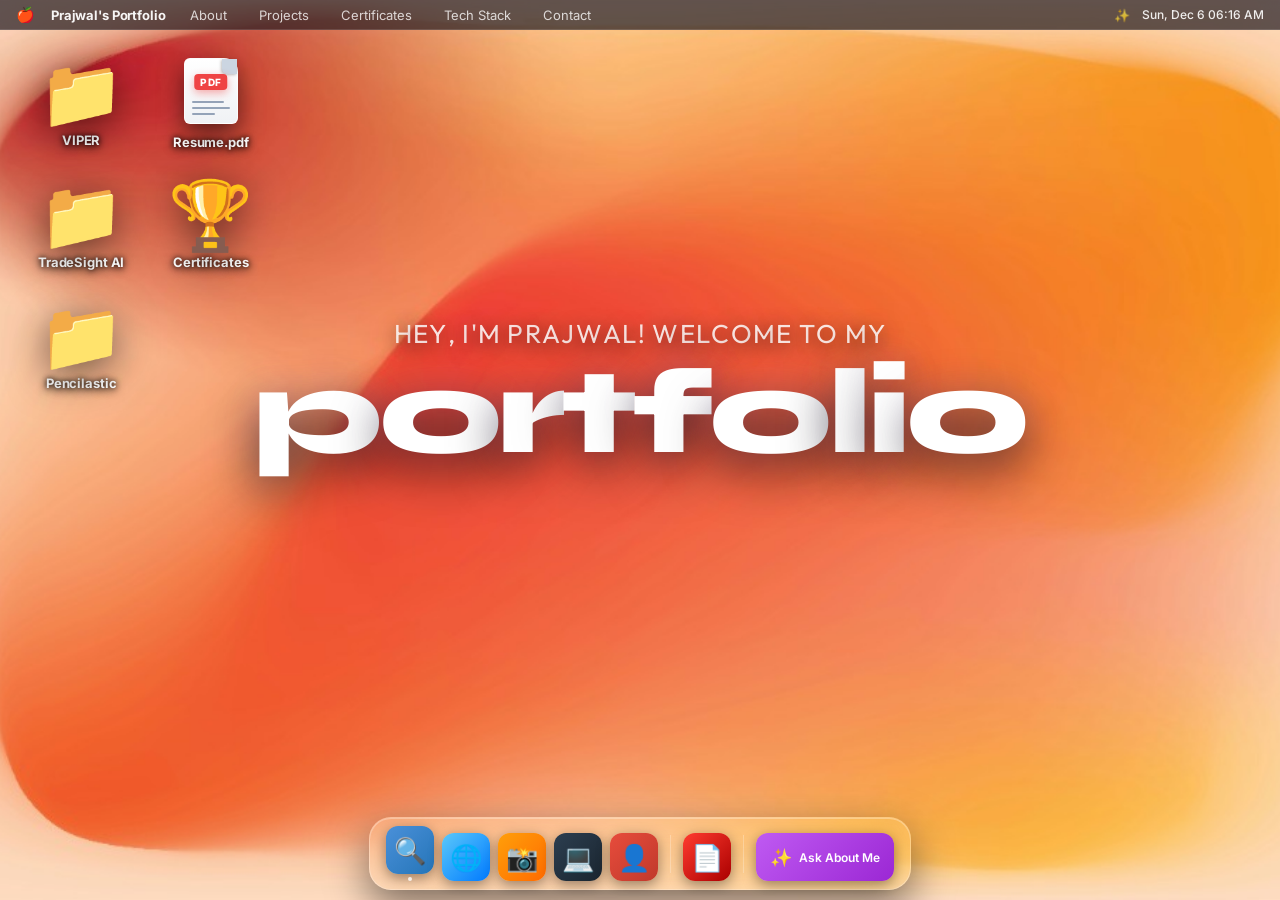
==== index.html @ 70a8e6c8 "Fix: bulletproof direct intent matching for 'Who is Prajwal?' and fallback to full bio so no questio" ====
<!DOCTYPE html>
<html lang="en">
<head>
  <meta charset="UTF-8"/>
  <meta name="viewport" content="width=device-width, initial-scale=1.0"/>
  <title>Prajwal Sharma — Creative Portfolio</title>
  <meta name="description" content="Prajwal Sharma's interactive macOS portfolio. B.Tech CSE · UI/UX Designer · Visual Artist · Python Developer."/>
  <link rel="preconnect" href="https://fonts.googleapis.com"/>
  <link rel="preconnect" href="https://fonts.gstatic.com" crossorigin/>
  <link href="https://fonts.googleapis.com/css2?family=Fira+Code:wght@400;500;600&family=Inter:wght@300;400;500;600;700&family=Outfit:wght@400;500;600;700;800&family=Syne:wght@700;800&display=swap" rel="stylesheet"/>
  <style>
    *, *::before, *::after { box-sizing: border-box; margin: 0; padding: 0; }
    html, body { width: 100%; height: 100%; overflow: hidden; font-family: 'Inter', -apple-system, BlinkMacSystemFont, sans-serif; background: #0c051a; color: #fff; }

    /* DESKTOP CONTAINER */
    #desktop {
      position: relative;
      width: 100vw;
      height: 100vh;
      overflow: hidden;
      background: #100624;
      transition: background 0.5s ease;
    }
    #wallpaper {
      position: absolute;
      inset: 0;
      width: 100%;
      height: 100%;
      object-fit: cover;
      z-index: 0;
      transition: opacity 0.5s ease;
    }

    /* MENU BAR */
    #menubar {
      position: absolute;
      top: 0; left: 0; right: 0;
      height: 30px;
      background: rgba(15, 12, 25, 0.65);
      backdrop-filter: blur(25px) saturate(1.8);
      -webkit-backdrop-filter: blur(25px) saturate(1.8);
      display: flex;
      align-items: center;
      justify-content: space-between;
      padding: 0 16px;
      z-index: 90000;
      border-bottom: 1px solid rgba(255,255,255,0.12);
      user-select: none;
    }
    .menubar-left { display: flex; align-items: center; gap: 16px; }
    .menubar-apple { font-size: 15px; cursor: default; }
    .menubar-brand { font-size: 13px; font-weight: 700; color: rgba(255,255,255,0.95); letter-spacing: -0.01em; }
    .menubar-item { font-size: 13px; font-weight: 400; color: rgba(255,255,255,0.78); cursor: pointer; transition: color 0.15s, background 0.15s; padding: 2px 8px; border-radius: 4px; }
    .menubar-item:hover { color: #fff; background: rgba(255,255,255,0.1); }
    .menubar-right { display: flex; align-items: center; gap: 12px; }
    .menubar-icon { font-size: 13px; color: rgba(255,255,255,0.75); cursor: pointer; }
    #menubar-time { font-size: 12px; font-weight: 500; color: rgba(255,255,255,0.9); min-width: 60px; text-align: right; }

    /* DESKTOP AREA */
    #desktop-area {
      position: absolute;
      top: 30px; left: 0; right: 0; bottom: 85px;
      z-index: 1;
    }

    /* WELCOME BIG HERO TEXT — CENTERED & STYLISH */
    #welcome-wrap {
      position: absolute;
      top: 46%; left: 50%;
      transform: translate(-50%, -50%);
      z-index: 2;
      pointer-events: none;
      user-select: none;
      text-align: center;
      width: min(92vw, 920px);
    }
    #welcome-small {
      font-family: 'Outfit', 'Inter', sans-serif;
      font-size: clamp(16px, 2.2vw, 26px);
      font-weight: 400;
      color: rgba(255,255,255,0.85);
      line-height: 1.3;
      letter-spacing: 0.05em;
      text-transform: uppercase;
      margin-bottom: 8px;
      text-shadow: 0 4px 20px rgba(0,0,0,0.8);
    }
    #welcome-large {
      font-family: 'Syne', 'Outfit', sans-serif;
      font-size: clamp(60px, 9.5vw, 136px);
      font-weight: 800;
      color: #ffffff;
      line-height: 0.88;
      letter-spacing: -0.04em;
      text-transform: lowercase;
      text-shadow: 0 16px 50px rgba(0,0,0,0.75), 0 0 35px rgba(200, 160, 255, 0.22);
    }
    .hover-letter {
      display: inline-block;
      transition: color 0.2s, transform 0.2s cubic-bezier(0.34, 1.56, 0.64, 1);
      pointer-events: all;
      cursor: default;
    }
    .hover-letter:hover {
      color: #c8a0ff;
      transform: translateY(-6px) scale(1.08);
      text-shadow: 0 0 25px rgba(200, 160, 255, 0.8);
    }

    /* DESKTOP ICONS GRID (LEFT SIDEBAR — 2 COLUMNS, NO OVERFLOW) */
    .desktop-icon-grid {
      position: absolute;
      top: 18px; left: 24px;
      display: grid;
      grid-template-rows: repeat(3, auto);
      grid-auto-flow: column;
      gap: 10px 16px;
      z-index: 10;
    }
    .desktop-icon {
      display: flex;
      flex-direction: column;
      align-items: center;
      gap: 6px;
      padding: 10px 14px;
      border-radius: 16px;
      cursor: pointer;
      transition: background 0.18s, transform 0.18s cubic-bezier(0.34, 1.56, 0.64, 1);
      min-width: 106px;
    }
    .desktop-icon:hover {
      background: rgba(0, 0, 0, 0.22);
      backdrop-filter: blur(12px);
      transform: translateY(-4px) scale(1.06);
    }
    .desktop-icon-emoji {
      font-size: 68px;
      line-height: 1;
      filter: drop-shadow(0 8px 20px rgba(0,0,0,0.6));
    }
    .desktop-icon-label {
      font-size: 13px;
      font-weight: 700;
      color: #ffffff;
      text-shadow: 0 2px 10px rgba(0,0,0,0.95), 0 0 5px rgba(0,0,0,0.9);
      text-align: center;
      line-height: 1.25;
      letter-spacing: -0.01em;
    }

    /* Realistic macOS PDF Document Icon — Extra Large */
    .doc-icon-graphic {
      width: 54px; height: 66px;
      background: linear-gradient(180deg, #ffffff 0%, #f0f2f5 100%);
      border-radius: 6px 14px 6px 6px;
      position: relative;
      box-shadow: 0 10px 24px rgba(0,0,0,0.55), inset 0 1px 0 #ffffff;
      border: 1px solid rgba(255,255,255,0.7);
      display: flex;
      flex-direction: column;
      justify-content: flex-end;
      padding: 8px 7px;
      margin-bottom: 2px;
    }
    .doc-icon-graphic::before {
      content: '';
      position: absolute;
      top: 0; right: 0;
      width: 15px; height: 15px;
      background: #cbd5e1;
      border-radius: 0 0 0 5px;
      box-shadow: -1px 1px 3px rgba(0,0,0,0.25);
    }
    .doc-badge {
      position: absolute;
      top: 15px; left: 50%;
      transform: translateX(-50%);
      background: #ef4444;
      color: #fff;
      font-size: 10px;
      font-weight: 800;
      padding: 2px 6px;
      border-radius: 4px;
      letter-spacing: 0.05em;
      box-shadow: 0 3px 8px rgba(239, 68, 68, 0.45);
    }
    .doc-lines { display: flex; flex-direction: column; gap: 4px; margin-top: 24px; }
    .doc-lines span { height: 2px; background: #94a3b8; border-radius: 2px; }
    .doc-lines span:nth-child(1) { width: 85%; }
    .doc-lines span:nth-child(2) { width: 100%; }
    .doc-lines span:nth-child(3) { width: 60%; }

    /* DOCK BAR */
    #dock {
      position: absolute;
      bottom: 10px;
      left: 50%;
      transform: translateX(-50%);
      z-index: 90000;
      display: flex;
      align-items: flex-end;
      gap: 8px;
      padding: 8px 16px;
      background: rgba(255,255,255,0.14);
      backdrop-filter: blur(35px) saturate(1.8);
      -webkit-backdrop-filter: blur(35px) saturate(1.8);
      border-radius: 22px;
      border: 1px solid rgba(255,255,255,0.25);
      box-shadow: 0 16px 40px rgba(0,0,0,0.5), inset 0 1px 0 rgba(255,255,255,0.3);
    }
    .dock-item {
      display: flex;
      flex-direction: column;
      align-items: center;
      position: relative;
      cursor: pointer;
      transition: transform 0.2s cubic-bezier(0.34, 1.56, 0.64, 1);
    }
    .dock-item:hover { transform: scale(1.35) translateY(-8px); }
    .dock-item:hover .dock-tooltip { opacity: 1; transform: translateX(-50%) translateY(-6px); }
    .dock-icon {
      width: 48px; height: 48px;
      border-radius: 12px;
      display: flex;
      align-items: center;
      justify-content: center;
      font-size: 26px;
      box-shadow: 0 4px 14px rgba(0,0,0,0.4);
    }
    .dock-tooltip {
      position: absolute;
      bottom: calc(100% + 8px);
      left: 50%;
      transform: translateX(-50%) translateY(0);
      background: rgba(18,18,24,0.95);
      color: #fff;
      font-size: 11px;
      font-weight: 500;
      padding: 4px 10px;
      border-radius: 8px;
      white-space: nowrap;
      opacity: 0;
      pointer-events: none;
      transition: all 0.15s;
      border: 1px solid rgba(255,255,255,0.1);
      box-shadow: 0 4px 12px rgba(0,0,0,0.3);
    }
    .dock-dot { width: 4px; height: 4px; background: rgba(255,255,255,0.8); border-radius: 50%; margin-top: 3px; }
    .dock-sep { width: 1px; height: 38px; background: rgba(255,255,255,0.25); margin: 0 4px; align-self: center; }

    /* MAC OS WINDOW BASE CLASS */
    .mac-window {
      position: absolute;
      background: rgba(18, 18, 24, 0.97);
      backdrop-filter: blur(35px) saturate(1.6);
      -webkit-backdrop-filter: blur(35px) saturate(1.6);
      border-radius: 14px;
      border: 1px solid rgba(255,255,255,0.12);
      box-shadow: inset 0 1px 0 rgba(255,255,255,0.15), 0 32px 90px rgba(0,0,0,0.8);
      display: flex;
      flex-direction: column;
      z-index: 500;
      overflow: hidden;
      animation: macWinIn 0.25s cubic-bezier(0.34,1.3,0.64,1) forwards;
    }
    @keyframes macWinIn {
      from { opacity: 0; transform: scale(0.94); }
      to   { opacity: 1; transform: scale(1); }
    }

    /* Window Titlebar */
    .mac-titlebar {
      height: 42px;
      background: rgba(32, 32, 40, 0.99);
      border-bottom: 1px solid rgba(255,255,255,0.08);
      display: flex;
      align-items: center;
      padding: 0 16px;
      flex-shrink: 0;
      cursor: grab;
      position: relative;
      border-radius: 14px 14px 0 0;
      user-select: none;
    }
    .mac-titlebar:active { cursor: grabbing; }
    .tls { display: flex; gap: 8px; }
    .tl { width: 12px; height: 12px; border-radius: 50%; cursor: pointer; transition: opacity 0.15s; }
    .tl:hover { opacity: 0.8; }
    .tl-r { background: #FF5F57; }
    .tl-y { background: #FEBC2E; }
    .tl-g { background: #28C840; }
    .win-title-text {
      position: absolute; left: 50%; transform: translateX(-50%);
      font-size: 13px; font-weight: 500;
      color: rgba(255,255,255,0.55);
      pointer-events: none;
      white-space: nowrap;
    }

    /* WINDOW SCROLL CONTAINER */
    .win-scroll {
      flex: 1;
      overflow-y: auto;
      padding: 26px 28px 40px;
      scrollbar-width: thin;
      scrollbar-color: rgba(255,255,255,0.18) transparent;
    }
    .win-scroll::-webkit-scrollbar { width: 6px; }
    .win-scroll::-webkit-scrollbar-thumb { background: rgba(255,255,255,0.2); border-radius: 3px; }

    /* Hero Section */
    .win-hero { display: flex; align-items: center; gap: 20px; margin-bottom: 20px; }
    .win-avatar { width: 72px; height: 72px; border-radius: 50%; object-fit: cover; border: 2px solid rgba(255,255,255,0.15); box-shadow: 0 8px 24px rgba(0,0,0,0.4); flex-shrink: 0; }
    .win-name { font-size: 24px; font-weight: 700; color: rgba(255,255,255,0.95); letter-spacing: -0.02em; line-height: 1.2; }
    .win-role { font-size: 13px; color: rgba(255,255,255,0.5); margin-top: 4px; }

    .badges-row { display: flex; flex-wrap: wrap; gap: 7px; margin-bottom: 18px; }
    .badge-pill { font-size: 11px; font-weight: 500; padding: 4px 12px; border-radius: 100px; border: 1px solid; display: flex; align-items: center; gap: 5px; }
    .badge-pill.hi { background: rgba(167,107,255,0.15); color: #c8a0ff; border-color: rgba(167,107,255,0.35); box-shadow: 0 0 12px rgba(167,107,255,0.2); }
    .badge-pill.lo { background: rgba(255,255,255,0.05); color: rgba(255,255,255,0.65); border-color: rgba(255,255,255,0.08); }

    .win-bio { font-size: 13px; color: rgba(255,255,255,0.58); line-height: 1.7; margin-bottom: 20px; }

    .stats-row { display: flex; gap: 10px; margin-bottom: 26px; }
    .stat-box { flex: 1; background: rgba(255,255,255,0.03); border: 1px solid rgba(255,255,255,0.07); border-radius: 12px; padding: 14px 10px; text-align: center; }
    .stat-num { font-size: 22px; font-weight: 700; color: #c8a0ff; letter-spacing: -0.02em; }
    .stat-lbl { font-size: 11px; color: rgba(255,255,255,0.4); margin-top: 3px; }

    .sec-title { font-size: 11px; font-weight: 600; color: rgba(255,255,255,0.4); letter-spacing: 0.08em; text-transform: uppercase; margin-bottom: 12px; }
    .win-section { margin-bottom: 28px; }

    /* Experience Cards */
    .exp-card { background: rgba(255,255,255,0.03); border: 1px solid rgba(255,255,255,0.07); border-radius: 12px; padding: 14px 16px; margin-bottom: 10px; display: flex; align-items: center; gap: 14px; transition: background 0.15s; }
    .exp-card:hover { background: rgba(255,255,255,0.06); }
    .exp-ico { width: 42px; height: 42px; border-radius: 50%; background: rgba(255,255,255,0.07); border: 1px solid rgba(255,255,255,0.1); display: flex; align-items: center; justify-content: center; font-size: 20px; flex-shrink: 0; }
    .exp-main { flex: 1; min-width: 0; }
    .exp-top { display: flex; align-items: flex-start; justify-content: space-between; margin-bottom: 2px; }
    .exp-org { font-size: 14px; font-weight: 600; color: rgba(255,255,255,0.92); }
    .exp-badge { font-size: 10px; font-weight: 500; padding: 2px 10px; border-radius: 100px; flex-shrink: 0; margin-left: 8px; }
    .exp-badge.ac { background: rgba(167,107,255,0.15); color: #c8a0ff; border: 1px solid rgba(167,107,255,0.3); }
    .exp-badge.dn { background: rgba(255,255,255,0.07); color: rgba(255,255,255,0.45); border: 1px solid rgba(255,255,255,0.1); }
    .exp-role { font-size: 13px; color: rgba(255,255,255,0.5); }
    .exp-meta { font-size: 11px; color: rgba(255,255,255,0.3); margin-top: 4px; display: flex; gap: 10px; }

    /* Project Cards */
    .proj-card { background: rgba(255,255,255,0.03); border: 1px solid rgba(255,255,255,0.07); border-radius: 14px; padding: 18px; margin-bottom: 14px; transition: background 0.15s; }
    .proj-card:hover { background: rgba(255,255,255,0.06); }
    .proj-head { display: flex; align-items: flex-start; justify-content: space-between; margin-bottom: 12px; }
    .proj-ico { width: 46px; height: 46px; border-radius: 10px; overflow: hidden; background: rgba(255,255,255,0.08); border: 1px solid rgba(255,255,255,0.12); flex-shrink: 0; display: flex; align-items: center; justify-content: center; font-size: 24px; }
    .proj-ico img { width: 100%; height: 100%; object-fit: cover; }
    .proj-acts { display: flex; gap: 8px; }
    .proj-btn { font-size: 11px; font-weight: 600; padding: 6px 12px; border-radius: 6px; text-decoration: none; display: flex; align-items: center; gap: 5px; transition: all 0.15s; }
    .proj-btn.lv { background: rgba(40,200,64,0.12); border: 1px solid rgba(40,200,64,0.3); color: #28C840; }
    .proj-btn.lv:hover { background: rgba(40,200,64,0.22); box-shadow: 0 0 12px rgba(40,200,64,0.4); }
    .live-dot { width: 6px; height: 6px; background: #28C840; border-radius: 50%; box-shadow: 0 0 6px #28C840; animation: pulse 1.5s infinite; }
    @keyframes pulse { 0%,100%{opacity:1} 50%{opacity:0.45} }
    .proj-btn.gh { background: rgba(255,255,255,0.07); border: 1px solid rgba(255,255,255,0.09); color: rgba(255,255,255,0.75); }
    .proj-btn.gh:hover { background: rgba(255,255,255,0.14); color: #fff; }
    .proj-name { font-size: 15px; font-weight: 600; color: rgba(255,255,255,0.95); margin-bottom: 4px; letter-spacing: -0.01em; }
    .proj-desc { font-size: 13px; color: rgba(255,255,255,0.52); line-height: 1.6; margin-bottom: 14px; }
    .tech-tags { display: flex; flex-wrap: wrap; gap: 6px; }
    .tech-tag { font-size: 10px; font-weight: 500; padding: 3px 9px; border-radius: 5px; background: rgba(255,255,255,0.05); border: 1px solid rgba(255,255,255,0.06); color: rgba(255,255,255,0.45); }

    /* Certificates Grid */
    .certs-grid { display: grid; grid-template-columns: repeat(2, 1fr); gap: 12px; }
    .cert-card { background: rgba(255,255,255,0.03); border: 1px solid rgba(255,255,255,0.07); border-radius: 12px; overflow: hidden; cursor: pointer; transition: all 0.15s; }
    .cert-card:hover { background: rgba(255,255,255,0.08); transform: translateY(-2px); border-color: rgba(200,160,255,0.3); }
    .cert-thumb { width: 100%; aspect-ratio: 16/9; object-fit: cover; border-bottom: 1px solid rgba(255,255,255,0.06); }
    .cert-info { padding: 12px 14px; }
    .cert-org { font-size: 10px; font-weight: 700; color: #c8a0ff; text-transform: uppercase; letter-spacing: 0.06em; margin-bottom: 3px; }
    .cert-name { font-size: 12px; font-weight: 600; color: rgba(255,255,255,0.88); line-height: 1.35; }

    /* 1. ABOUT ME WINDOW */
    #main-window {
      top: 45px;
      left: calc(50% - 390px);
      width: min(780px, 92vw);
      height: calc(100vh - 140px);
    }

    /* 2. DEDICATED PROJECTS WINDOW */
    #projects-window {
      top: 55px;
      left: calc(50% - 390px);
      width: min(780px, 92vw);
      height: calc(100vh - 150px);
    }

    /* 3. DEDICATED CERTIFICATES WINDOW */
    #certs-window {
      top: 65px;
      left: calc(50% - 400px);
      width: min(800px, 92vw);
      height: calc(100vh - 150px);
    }

    /* 4. DEDICATED TECH STACK TERMINAL WINDOW */
    #techstack-window {
      top: 75px;
      left: calc(50% - 320px);
      width: min(640px, 90vw);
      height: 490px;
      background: #14141d;
      border: 1px solid rgba(255,255,255,0.12);
      font-family: 'Fira Code', monospace;
    }
    .term-body {
      padding: 24px;
      flex: 1;
      overflow-y: auto;
      color: rgba(255,255,255,0.85);
      font-size: 13px;
      line-height: 1.6;
    }
    .term-prompt { color: rgba(255,255,255,0.95); font-weight: 600; margin-bottom: 18px; font-size: 14px; }
    .term-prompt span { color: #5cb4ff; }
    .term-table { width: 100%; border-collapse: collapse; margin-top: 10px; }
    .term-table th { text-align: left; padding: 8px 12px 14px; color: rgba(255,255,255,0.5); font-weight: 500; font-size: 12px; border-bottom: 1px dashed rgba(255,255,255,0.15); }
    .term-table td { padding: 12px 12px; font-size: 13px; border-bottom: 1px solid rgba(255,255,255,0.04); vertical-align: top; }
    .term-check { color: #28C840; font-weight: 700; margin-right: 6px; }
    .term-cat { color: #28C840; font-weight: 500; white-space: nowrap; }
    .term-tech { color: rgba(255,255,255,0.9); }

    /* 5. DEDICATED CONTACT ME WINDOW */
    #contact-window {
      top: 85px;
      left: calc(50% - 280px);
      width: min(560px, 90vw);
      height: 440px;
      background: #1c1c1f;
      border: 1px solid rgba(255,255,255,0.14);
    }
    .contact-body {
      padding: 32px;
      flex: 1;
      display: flex;
      flex-direction: column;
      align-items: flex-start;
    }
    .contact-avatar { width: 72px; height: 72px; border-radius: 50%; object-fit: cover; border: 2px solid rgba(255,255,255,0.18); margin-bottom: 20px; box-shadow: 0 8px 22px rgba(0,0,0,0.55); }
    .contact-heading { font-size: 26px; font-weight: 700; color: #fff; letter-spacing: -0.02em; margin-bottom: 6px; }
    .contact-sub { font-size: 13px; color: rgba(255,255,255,0.52); margin-bottom: 28px; line-height: 1.5; }
    .contact-grid { display: grid; grid-template-columns: repeat(4, 1fr); gap: 14px; width: 100%; }
    .contact-tile {
      display: flex;
      flex-direction: column;
      justify-content: space-between;
      height: 110px;
      padding: 16px 14px;
      border-radius: 18px;
      text-decoration: none;
      color: #fff;
      font-weight: 700;
      font-size: 14px;
      transition: transform 0.18s cubic-bezier(0.34, 1.56, 0.64, 1), box-shadow 0.18s;
      box-shadow: 0 8px 20px rgba(0,0,0,0.3);
    }
    .contact-tile:hover { transform: translateY(-4px) scale(1.03); box-shadow: 0 12px 28px rgba(0,0,0,0.5); }
    .contact-tile-ico { font-size: 26px; }
    .tile-github { background: #EE5A5A; }
    .tile-linkedin { background: #29B6F6; }
    .tile-instagram { background: #E6673D; }
    .tile-email { background: #2ECC71; }

    /* Resume Banner */
    .res-banner { background: linear-gradient(135deg, rgba(167,107,255,0.18), rgba(100,80,255,0.1)); border: 1px solid rgba(167,107,255,0.28); border-radius: 14px; padding: 22px; display: flex; align-items: center; justify-content: space-between; gap: 16px; margin-top: 10px; }
    .res-text h3 { font-size: 16px; font-weight: 600; color: rgba(255,255,255,0.95); letter-spacing: -0.01em; }
    .res-text p { font-size: 12px; color: rgba(255,255,255,0.48); margin-top: 4px; }
    .res-btn { font-size: 12px; font-weight: 700; padding: 10px 22px; border-radius: 8px; background: #c8a0ff; color: #100624; text-decoration: none; white-space: nowrap; flex-shrink: 0; transition: all 0.15s; box-shadow: 0 4px 16px rgba(167,107,255,0.3); }
    .res-btn:hover { background: #d8b8ff; transform: translateY(-1px); box-shadow: 0 6px 20px rgba(167,107,255,0.45); }

    /* CERT MODAL */
    #cert-modal { display: none; position: fixed; inset: 0; background: rgba(0,0,0,0.92); z-index: 99999; align-items: center; justify-content: center; backdrop-filter: blur(8px); }
    #cert-modal.open { display: flex; }
    #cert-modal-img { max-width: 88%; max-height: 85vh; border-radius: 10px; box-shadow: 0 24px 70px rgba(0,0,0,0.85); border: 1px solid rgba(255,255,255,0.15); }
    #cert-close { position: absolute; top: 20px; right: 26px; color: #fff; font-size: 34px; cursor: pointer; opacity: 0.7; transition: opacity 0.15s; line-height: 1; }
    #cert-close:hover { opacity: 1; }

    /* MOBILE VIEW */
    #mobile-view { display: none; position: fixed; inset: 0; background: #0c051a; z-index: 99000; overflow-y: auto; }
    @media (max-width: 767px) {
      #mobile-view { display: block; }
      #desktop { display: none; }
      .contact-grid { grid-template-columns: repeat(2, 1fr); }
      .certs-grid { grid-template-columns: 1fr; }
    }
    .mob-inner { max-width: 480px; margin: 0 auto; padding: 24px 18px 60px; }
    .mob-hero { display: flex; align-items: center; gap: 14px; margin-bottom: 20px; padding-top: 16px; }
    .mob-avatar { width: 60px; height: 60px; border-radius: 50%; object-fit: cover; border: 2px solid rgba(255,255,255,0.15); }
    .mob-hero h1 { font-size: 20px; font-weight: 700; color: #fff; letter-spacing: -0.02em; }
    .mob-hero p { font-size: 13px; color: rgba(255,255,255,0.45); margin-top: 3px; }
  </style>
</head>
<body>

<!-- DESKTOP -->
<div id="desktop">
  <img id="wallpaper" src="macos_wallpaper.jpg" alt="wallpaper"/>

  <!-- MENU BAR -->
  <div id="menubar">
    <div class="menubar-left">
      <span class="menubar-apple">🍎</span>
      <span class="menubar-brand">Prajwal's Portfolio</span>
      <span class="menubar-item" onclick="openWindow('main-window')">About</span>
      <span class="menubar-item" onclick="openWindow('projects-window')">Projects</span>
      <span class="menubar-item" onclick="openWindow('certs-window')">Certificates</span>
      <span class="menubar-item" onclick="openWindow('techstack-window')">Tech Stack</span>
      <span class="menubar-item" onclick="openWindow('contact-window')">Contact</span>
    </div>
    <div class="menubar-right">
      <span class="menubar-icon" title="Ask About Me" onclick="openAskMe()">✨</span>
      <span id="menubar-time"></span>
    </div>
  </div>

  <!-- DESKTOP AREA -->
  <div id="desktop-area">
    <!-- Welcome Big Text (Centered) -->
    <div id="welcome-wrap">
      <div id="welcome-small"></div>
      <div id="welcome-large"></div>
    </div>
    <!-- Desktop Icons Grid (Left Sidebar — 2 Columns Layout) -->
    <div class="desktop-icon-grid">
      <!-- Column 1 -->
      <div class="desktop-icon" onclick="openWindow('projects-window'); scrollToProj('viper-card')">
        <div class="desktop-icon-emoji">📁</div>
        <span class="desktop-icon-label">VIPER</span>
      </div>
      <div class="desktop-icon" onclick="openWindow('projects-window'); scrollToProj('tradesight-card')">
        <div class="desktop-icon-emoji">📁</div>
        <span class="desktop-icon-label">TradeSight AI</span>
      </div>
      <div class="desktop-icon" onclick="openWindow('projects-window'); scrollToProj('pencilastic-card')">
        <div class="desktop-icon-emoji">📁</div>
        <span class="desktop-icon-label">Pencilastic</span>
      </div>

      <!-- Column 2 (Starts next to VIPER at top!) -->
      <div class="desktop-icon" onclick="document.querySelector('.res-btn').click()">
        <div class="doc-icon-graphic">
          <div class="doc-badge">PDF</div>
          <div class="doc-lines"><span></span><span></span><span></span></div>
        </div>
        <span class="desktop-icon-label" style="margin-top:2px;">Resume.pdf</span>
      </div>
      <div class="desktop-icon" onclick="openWindow('certs-window')">
        <div class="desktop-icon-emoji">🏆</div>
        <span class="desktop-icon-label">Certificates</span>
      </div>
    </div>
  </div>

  <!-- WINDOW 1: DEDICATED ABOUT ME WINDOW -->
  <div id="main-window" class="mac-window" style="display:none;" onclick="bringToFront('main-window')">
    <div class="mac-titlebar">
      <div class="tls">
        <div class="tl tl-r" onclick="closeWindow('main-window')" title="Close"></div>
        <div class="tl tl-y" onclick="closeWindow('main-window')" title="Minimize"></div>
        <div class="tl tl-g" title="Zoom"></div>
      </div>
      <div class="win-title-text">👤  About Prajwal</div>
    </div>

    <div class="win-scroll">
      <!-- HERO -->
      <div class="win-hero">
        <img src="profile_portrait.jpg" alt="Prajwal Sharma" class="win-avatar"/>
        <div>
          <div class="win-name">Prajwal Sharma</div>
          <div class="win-role">UI/UX Designer · Visual Artist · Python Developer</div>
        </div>
      </div>

      <!-- BADGES -->
      <div class="badges-row">
        <span class="badge-pill hi">🟢 Open for Internships 2026</span>
        <span class="badge-pill lo">🎨 UI/UX Design</span>
        <span class="badge-pill lo">Python</span>
        <span class="badge-pill lo">Figma</span>
        <span class="badge-pill lo">HTML/CSS</span>
        <span class="badge-pill lo">Visual Art</span>
      </div>

      <!-- BIO -->
      <p class="win-bio">
        B.Tech CSE student at BBS College of Engineering & Technology, Prayagraj (2022–2026).
        Operating at the intersection of visual artistry and functional digital design.
        My roots are in graphite pencil portraiture — years of art experience built a sharp eye for detail
        that directly shapes my UI/UX design systems and Python web development work.
      </p>

      <!-- STATS -->
      <div class="stats-row">
        <div class="stat-box"><div class="stat-num">3+</div><div class="stat-lbl">Major Projects</div></div>
        <div class="stat-box"><div class="stat-num">8</div><div class="stat-lbl">Certifications</div></div>
        <div class="stat-box"><div class="stat-num">4</div><div class="stat-lbl">Hackathons</div></div>
        <div class="stat-box"><div class="stat-num">2026</div><div class="stat-lbl">Graduation</div></div>
      </div>

      <!-- EXPERIENCE -->
      <div class="win-section">
        <div class="sec-title">Experience & Achievements</div>
        <div class="exp-card">
          <div class="exp-ico">🐍</div>
          <div class="exp-main">
            <div class="exp-top"><span class="exp-org">CodSoft</span><span class="exp-badge ac">Internship</span></div>
            <div class="exp-role">Python Programming Intern — Built scripting & automation tools</div>
            <div class="exp-meta"><span>Python</span><span>Scripting</span></div>
          </div>
        </div>
        <div class="exp-card">
          <div class="exp-ico">🏆</div>
          <div class="exp-main">
            <div class="exp-top"><span class="exp-org">Yukti Hackathon 2024</span><span class="exp-badge dn">Finalist</span></div>
            <div class="exp-role">Built TradeSight AI — Fintech brand & dashboard UI system</div>
            <div class="exp-meta"><span>AKTU</span><span>Fintech Track</span></div>
          </div>
        </div>
        <div class="exp-card">
          <div class="exp-ico">🚀</div>
          <div class="exp-main">
            <div class="exp-top"><span class="exp-org">Lovable Hackathon</span><span class="exp-badge ac">Top 5K / 25K</span></div>
            <div class="exp-role">Global AI Hackathon — Top 20% worldwide</div>
            <div class="exp-meta"><span>Global</span><span>Remote</span></div>
          </div>
        </div>
        <div class="exp-card">
          <div class="exp-ico">🎤</div>
          <div class="exp-main">
            <div class="exp-top"><span class="exp-org">Nova Fest — BBS College</span><span class="exp-badge dn">Head Coordinator</span></div>
            <div class="exp-role">Led design, branding & full festival coordination</div>
            <div class="exp-meta"><span>BBS College</span><span>Prayagraj</span></div>
          </div>
        </div>
      </div>

      <!-- RESUME BANNER -->
      <div class="res-banner">
        <div class="res-text">
          <h3>✨ Download My Resume</h3>
          <p>B.Tech CSE · UI/UX Designer · Python Developer — Open to internships & roles</p>
        </div>
        <a href="Prajwal_Sharma_Resume.pdf" download class="res-btn">📄 Download PDF</a>
      </div>

    </div>
  </div>

  <!-- WINDOW 2: DEDICATED FEATURED PROJECTS WINDOW -->
  <div id="projects-window" class="mac-window" style="display:none;" onclick="bringToFront('projects-window')">
    <div class="mac-titlebar">
      <div class="tls">
        <div class="tl tl-r" onclick="closeWindow('projects-window')" title="Close"></div>
        <div class="tl tl-y" onclick="closeWindow('projects-window')" title="Minimize"></div>
        <div class="tl tl-g" title="Zoom"></div>
      </div>
      <div class="win-title-text">📁  Featured Projects</div>
    </div>
    <div class="win-scroll">
      <div class="sec-title" style="margin-bottom:16px;">Selected Work & Design Systems</div>
      
      <!-- VIPER CARD -->
      <div class="proj-card" id="viper-card">
        <div class="proj-head">
          <div class="proj-ico"><img src="viper_project.png" alt="VIPER"/></div>
          <div class="proj-acts">
            <a href="viper-case-study.html" class="proj-btn lv"><span class="live-dot"></span>Case Study</a>
            <a href="https://github.com/PrajwalSharma08" target="_blank" class="proj-btn gh">⌘ GitHub</a>
          </div>
        </div>
        <div class="proj-name">VIPER — AI Security Interface</div>
        <div class="proj-desc">High-fidelity UI/UX concept for an AI-powered Security Operations Center. Features real-time threat map visualizations, active alert panels, and a cyber-dark aesthetic with cyan accents.</div>
        <div class="tech-tags">
          <span class="tech-tag">Figma</span><span class="tech-tag">UI/UX</span><span class="tech-tag">Branding</span><span class="tech-tag">Cyber Dark</span>
        </div>
      </div>

      <!-- TRADESIGHT CARD -->
      <div class="proj-card" id="tradesight-card">
        <div class="proj-head">
          <div class="proj-ico"><img src="tradesight_project.png" alt="TradeSight"/></div>
          <div class="proj-acts">
            <a href="tradesight-case-study.html" class="proj-btn lv"><span class="live-dot"></span>Case Study</a>
            <a href="https://github.com/PrajwalSharma08" target="_blank" class="proj-btn gh">⌘ GitHub</a>
          </div>
        </div>
        <div class="proj-name">TradeSight AI — Fintech Platform</div>
        <div class="proj-desc">Complete brand identity and UI system for an AI-powered fintech platform built at Yukti Hackathon 2024 (AKTU Finalist). Luxury gold & dark brown visual aesthetic with AI stock sentiment analysis dashboards.</div>
        <div class="tech-tags">
          <span class="tech-tag">Python</span><span class="tech-tag">UI/UX</span><span class="tech-tag">Figma</span><span class="tech-tag">HTML/CSS</span>
        </div>
      </div>

      <!-- PENCILASTIC CARD -->
      <div class="proj-card" id="pencilastic-card">
        <div class="proj-head">
          <div class="proj-ico"><img src="pencilastic_project.png" alt="Pencilastic"/></div>
          <div class="proj-acts">
            <a href="https://github.com/PrajwalSharma08" target="_blank" class="proj-btn lv"><span class="live-dot"></span>View</a>
            <a href="https://github.com/PrajwalSharma08" target="_blank" class="proj-btn gh">⌘ GitHub</a>
          </div>
        </div>
        <div class="proj-name">Pencilastic — Digital Art Gallery</div>
        <div class="proj-desc">Minimal digital art gallery website showcasing graphite pencil portrait artwork. Clean layout with elegant typography bridging traditional art with web development.</div>
        <div class="tech-tags">
          <span class="tech-tag">HTML5</span><span class="tech-tag">CSS3</span><span class="tech-tag">JavaScript</span><span class="tech-tag">Art Gallery</span>
        </div>
      </div>
    </div>
  </div>

  <!-- WINDOW 3: DEDICATED CERTIFICATES WINDOW -->
  <div id="certs-window" class="mac-window" style="display:none;" onclick="bringToFront('certs-window')">
    <div class="mac-titlebar">
      <div class="tls">
        <div class="tl tl-r" onclick="closeWindow('certs-window')" title="Close"></div>
        <div class="tl tl-y" onclick="closeWindow('certs-window')" title="Minimize"></div>
        <div class="tl tl-g" title="Zoom"></div>
      </div>
      <div class="win-title-text">🏆  Certifications (8 Total)</div>
    </div>
    <div class="win-scroll">
      <div class="sec-title" style="margin-bottom:16px;">Verified Professional Credentials (Click to preview)</div>
      <div class="certs-grid">
        <div class="cert-card" onclick="openCert('cert_tata.png')">
          <img src="cert_tata.png" class="cert-thumb" alt="Tata"/>
          <div class="cert-info"><div class="cert-org">Tata Group</div><div class="cert-name">Data Visualisation: Empowering Business</div></div>
        </div>
        <div class="cert-card" onclick="openCert('cert_tata_cybersecurity.png')">
          <img src="cert_tata_cybersecurity.png" class="cert-thumb" alt="Tata Cyber"/>
          <div class="cert-info"><div class="cert-org">Tata Group</div><div class="cert-name">Cybersecurity Analyst Job Simulation</div></div>
        </div>
        <div class="cert-card" onclick="openCert('cert_deloitte.png')">
          <img src="cert_deloitte.png" class="cert-thumb" alt="Deloitte"/>
          <div class="cert-info"><div class="cert-org">Deloitte</div><div class="cert-name">Technology Consulting Job Simulation</div></div>
        </div>
        <div class="cert-card" onclick="openCert('cert_google.png')">
          <img src="cert_google.png" class="cert-thumb" alt="Google"/>
          <div class="cert-info"><div class="cert-org">Google</div><div class="cert-name">AI Essentials Certificate</div></div>
        </div>
        <div class="cert-card" onclick="openCert('cert_google_cloud.png')">
          <img src="cert_google_cloud.png" class="cert-thumb" alt="Google Cloud"/>
          <div class="cert-info"><div class="cert-org">Google Cloud</div><div class="cert-name">Generative AI Fundamentals</div></div>
        </div>
        <div class="cert-card" onclick="openCert('cert_codsoft.png')">
          <img src="cert_codsoft.png" class="cert-thumb" alt="CodSoft"/>
          <div class="cert-info"><div class="cert-org">CodSoft</div><div class="cert-name">Python Programming Internship</div></div>
        </div>
        <div class="cert-card" onclick="openCert('cert_hackwithindia.jpg')">
          <img src="cert_hackwithindia.jpg" class="cert-thumb" alt="HackWithIndia"/>
          <div class="cert-info"><div class="cert-org">HackWithIndia</div><div class="cert-name">Hackathon Participation Certificate</div></div>
        </div>
        <div class="cert-card" onclick="openCert('cert_gfg_syntax.png')">
          <img src="cert_gfg_syntax.png" class="cert-thumb" alt="GFG"/>
          <div class="cert-info"><div class="cert-org">GeeksforGeeks</div><div class="cert-name">Syntax Error Hackathon</div></div>
        </div>
      </div>
    </div>
  </div>

  <!-- WINDOW 4: DEDICATED TECH STACK TERMINAL WINDOW -->
  <div id="techstack-window" class="mac-window" style="display:none;" onclick="bringToFront('techstack-window')">
    <div class="mac-titlebar">
      <div class="tls">
        <div class="tl tl-r" onclick="closeWindow('techstack-window')" title="Close"></div>
        <div class="tl tl-y" onclick="closeWindow('techstack-window')" title="Minimize"></div>
        <div class="tl tl-g" title="Zoom"></div>
      </div>
      <div class="win-title-text">💻  Tech Stack — prajwal@macbook</div>
    </div>
    <div class="term-body">
      <div class="term-prompt">@Prajwal % <span>show tech stack</span></div>
      <table class="term-table">
        <thead>
          <tr>
            <th>Category</th>
            <th>Technologies</th>
          </tr>
        </thead>
        <tbody>
          <tr>
            <td class="term-cat"><span class="term-check">✓</span> Language</td>
            <td class="term-tech">Python, JavaScript, C / C++, HTML5, CSS3, SQL</td>
          </tr>
          <tr>
            <td class="term-cat"><span class="term-check">✓</span> Frontend</td>
            <td class="term-tech">HTML5, CSS3, JavaScript (ES6+), Glassmorphic UI</td>
          </tr>
          <tr>
            <td class="term-cat"><span class="term-check">✓</span> UI/UX Design</td>
            <td class="term-tech">Figma, Wireframing, High-Fidelity Prototyping, Design Systems</td>
          </tr>
          <tr>
            <td class="term-cat"><span class="term-check">✓</span> Backend</td>
            <td class="term-tech">Python (Automation, Scripting, Market Sentiment Logic)</td>
          </tr>
          <tr>
            <td class="term-cat"><span class="term-check">✓</span> Database</td>
            <td class="term-tech">SQL, Relational Databases</td>
          </tr>
          <tr>
            <td class="term-cat"><span class="term-check">✓</span> Dev Tools</td>
            <td class="term-tech">Git, GitHub, VS Code, Canva, Figma Desktop</td>
          </tr>
          <tr>
            <td class="term-cat"><span class="term-check">✓</span> Specializations</td>
            <td class="term-tech">Pencil Portraiture, Brand Identity, AI/ML (Learning)</td>
          </tr>
        </tbody>
      </table>
    </div>
  </div>

  <!-- WINDOW 5: DEDICATED CONTACT ME WINDOW -->
  <div id="contact-window" class="mac-window" style="display:none;" onclick="bringToFront('contact-window')">
    <div class="mac-titlebar">
      <div class="tls">
        <div class="tl tl-r" onclick="closeWindow('contact-window')" title="Close"></div>
        <div class="tl tl-y" onclick="closeWindow('contact-window')" title="Minimize"></div>
        <div class="tl tl-g" title="Zoom"></div>
      </div>
      <div class="win-title-text">📬  Contact Me</div>
    </div>
    <div class="contact-body">
      <img src="profile_portrait.jpg" alt="Prajwal Sharma" class="contact-avatar"/>
      <h2 class="contact-heading">Let's Connect</h2>
      <p class="contact-sub">Got an idea? A bug to squash? Or just wanna talk tech? I'm in.</p>
      
      <div class="contact-grid">
        <a href="https://github.com/PrajwalSharma08" target="_blank" class="contact-tile tile-github">
          <div class="contact-tile-ico">🐙</div>
          <div>Github</div>
        </a>
        <a href="https://www.linkedin.com/in/prajwal-sharma-015b98296" target="_blank" class="contact-tile tile-linkedin">
          <div class="contact-tile-ico">💼</div>
          <div>LinkedIn</div>
        </a>
        <a href="https://instagram.com/ps_artist_661" target="_blank" class="contact-tile tile-instagram">
          <div class="contact-tile-ico">📷</div>
          <div>Instagram</div>
        </a>
        <a href="mailto:manjumanoj1177@gmail.com" class="contact-tile tile-email">
          <div class="contact-tile-ico">✉️</div>
          <div>Email</div>
        </a>
      </div>
    </div>
  </div>

  <!-- DOCK BAR (BOTTOM NAVIGATION) -->
  <div id="dock">
    <div class="dock-item" onclick="openWindow('main-window')">
      <div class="dock-icon" style="background:linear-gradient(135deg,#4a90d9,#2575b8)">🔍</div>
      <div class="dock-tooltip">Portfolio</div>
      <div class="dock-dot"></div>
    </div>
    <div class="dock-item" onclick="openWindow('projects-window')">
      <div class="dock-icon" style="background:linear-gradient(135deg,#5ac8fa,#007aff)">🌐</div>
      <div class="dock-tooltip">Projects</div>
    </div>
    <div class="dock-item" onclick="openWindow('certs-window')">
      <div class="dock-icon" style="background:linear-gradient(135deg,#ff9f0a,#ff6b00)">📸</div>
      <div class="dock-tooltip">Certificates</div>
    </div>
    <div class="dock-item" onclick="openWindow('techstack-window')">
      <div class="dock-icon" style="background:linear-gradient(135deg,#2c3e50,#1a252f)">💻</div>
      <div class="dock-tooltip">Tech Stack</div>
    </div>
    <div class="dock-item" onclick="openWindow('contact-window')">
      <div class="dock-icon" style="background:linear-gradient(135deg,#e74c3c,#c0392b)">👤</div>
      <div class="dock-tooltip">Contact Me</div>
    </div>
    <div class="dock-sep"></div>
    <div class="dock-item" onclick="document.querySelector('.res-btn').click()">
      <div class="dock-icon" style="background:linear-gradient(135deg,#ff3b30,#a00)">📄</div>
      <div class="dock-tooltip">Resume.pdf</div>
    </div>
    <div class="dock-sep"></div>
    <div class="dock-item" onclick="openAskMe()" id="askme-dock">
      <div class="dock-icon" style="background:linear-gradient(135deg,#bf5af2,#9b27d4);padding:0 14px;width:auto;gap:7px;min-width:52px;">
        <span style="font-size:18px">✨</span>
        <span style="font-size:12px;font-weight:600;color:#fff;white-space:nowrap">Ask About Me</span>
      </div>
      <div class="dock-tooltip">Ask About Me</div>
    </div>
  </div>

</div><!-- /desktop -->

<!-- ASK ABOUT ME CHAT MODAL -->
<div id="askme-overlay" onclick="closeAskMe()" style="display:none;position:fixed;inset:0;background:rgba(0,0,0,0.6);z-index:89999;backdrop-filter:blur(5px);"></div>
<div id="askme-panel" style="display:none;position:fixed;top:50%;left:50%;transform:translate(-50%,-50%) scale(0.95);width:min(580px,92vw);max-height:72vh;background:rgba(20,20,28,0.98);border:1px solid rgba(191,90,242,0.3);border-radius:18px;box-shadow:0 32px 90px rgba(0,0,0,0.85);z-index:90000;display:none;flex-direction:column;overflow:hidden;transition:transform 0.22s cubic-bezier(0.34,1.3,0.64,1),opacity 0.2s;opacity:0;">
  <!-- Titlebar -->
  <div style="height:46px;background:rgba(32,32,44,0.99);border-bottom:1px solid rgba(255,255,255,0.08);display:flex;align-items:center;padding:0 16px;gap:8px;flex-shrink:0;border-radius:18px 18px 0 0;user-select:none;position:relative;">
    <div style="width:12px;height:12px;border-radius:50%;background:#FF5F57;cursor:pointer;" onclick="closeAskMe()"></div>
    <div style="width:12px;height:12px;border-radius:50%;background:#FEBC2E;"></div>
    <div style="width:12px;height:12px;border-radius:50%;background:#28C840;"></div>
    <div style="position:absolute;left:50%;transform:translateX(-50%);display:flex;align-items:center;gap:6px;pointer-events:none;">
      <span style="font-size:14px">✨</span>
      <span style="font-size:13px;font-weight:700;color:#c8a0ff;letter-spacing:-0.01em;">Ask About Me</span>
      <span style="font-size:10px;font-weight:600;padding:1px 6px;border-radius:10px;background:rgba(191,90,242,0.2);color:#c8a0ff;border:1px solid rgba(191,90,242,0.4)">AI Assistant</span>
    </div>
  </div>
  <!-- Messages -->
  <div id="chat-msgs" style="flex:1;overflow-y:auto;padding:20px 20px 10px;display:flex;flex-direction:column;gap:12px;scrollbar-width:thin;scrollbar-color:rgba(255,255,255,0.15) transparent;"></div>
  <!-- Suggestions -->
  <div id="chat-suggestions" style="padding:0 20px 12px;display:flex;flex-wrap:wrap;gap:6px;"></div>
  <!-- Input -->
  <div style="padding:12px 16px;border-top:1px solid rgba(255,255,255,0.08);display:flex;gap:10px;align-items:center;flex-shrink:0;">
    <input id="chat-input" type="text" placeholder="Ask about Prajwal..." autocomplete="off"
      style="flex:1;background:rgba(255,255,255,0.06);border:1px solid rgba(255,255,255,0.12);border-radius:10px;padding:10px 14px;font-size:13px;color:#fff;font-family:inherit;outline:none;transition:border-color 0.15s;"
      onkeydown="if(event.key==='Enter')sendMsg()"
      onfocus="this.style.borderColor='rgba(191,90,242,0.6)'"
      onblur="this.style.borderColor='rgba(255,255,255,0.12)'"/>
    <button onclick="sendMsg()" style="width:38px;height:38px;border-radius:10px;background:linear-gradient(135deg,#bf5af2,#9b27d4);border:none;cursor:pointer;display:flex;align-items:center;justify-content:center;font-size:16px;color:#fff;flex-shrink:0;transition:opacity 0.15s;" onmouseenter="this.style.opacity=0.85" onmouseleave="this.style.opacity=1">↑</button>
  </div>
</div>

<!-- CERT MODAL -->
<div id="cert-modal" onclick="closeCert()">
  <span id="cert-close" onclick="closeCert()">×</span>
  <img id="cert-modal-img" src="" alt="Certificate"/>
</div>

<!-- MOBILE VIEW -->
<div id="mobile-view">
  <div class="mob-inner">
    <div class="mob-hero">
      <img src="profile_portrait.jpg" alt="Prajwal" class="mob-avatar"/>
      <div>
        <h1>Prajwal Sharma</h1>
        <p>UI/UX · Developer · Visual Artist</p>
      </div>
    </div>
    <div class="badges-row" style="margin-bottom:16px">
      <span class="badge-pill hi">🎨 UI/UX</span>
      <span class="badge-pill lo">Python</span>
      <span class="badge-pill lo">Figma</span>
      <span class="badge-pill lo">HTML/CSS</span>
    </div>
    <p class="win-bio" style="margin-bottom:16px">B.Tech CSE, BBS College Prayagraj. Passionate about UI/UX design, Python development, and visual art. Open to internships & collaborations.</p>
    
    <div class="contact-grid" style="margin-bottom:20px">
      <a href="https://github.com/PrajwalSharma08" target="_blank" class="contact-tile tile-github">
        <div class="contact-tile-ico">🐙</div>
        <div>Github</div>
      </a>
      <a href="https://www.linkedin.com/in/prajwal-sharma-015b98296" target="_blank" class="contact-tile tile-linkedin">
        <div class="contact-tile-ico">💼</div>
        <div>LinkedIn</div>
      </a>
      <a href="https://instagram.com/ps_artist_661" target="_blank" class="contact-tile tile-instagram">
        <div class="contact-tile-ico">📷</div>
        <div>Instagram</div>
      </a>
      <a href="mailto:manjumanoj1177@gmail.com" class="contact-tile tile-email">
        <div class="contact-tile-ico">✉️</div>
        <div>Email</div>
      </a>
    </div>

    <div class="sec-title" style="margin-bottom:10px">Featured Projects</div>
    <div class="proj-card">
      <div class="proj-name">VIPER — AI Security Interface</div>
      <div class="proj-desc" style="margin:6px 0 10px">High-fidelity UI/UX for AI security monitoring. Cyber-dark aesthetic with threat maps.</div>
      <a href="viper-case-study.html" class="proj-btn lv" style="display:inline-flex"><span class="live-dot"></span>Case Study</a>
    </div>
    <div class="proj-card">
      <div class="proj-name">TradeSight AI — Fintech Platform</div>
      <div class="proj-desc" style="margin:6px 0 10px">Brand identity & UI for AI fintech. Yukti Hackathon 2024.</div>
      <a href="tradesight-case-study.html" class="proj-btn lv" style="display:inline-flex"><span class="live-dot"></span>Case Study</a>
    </div>
    <a href="Prajwal_Sharma_Resume.pdf" download class="res-btn" style="display:block;text-align:center;margin-top:16px">📄 Download Resume</a>
  </div>
</div>

<!-- NLP ENGINE JS WITH CACHE BUSTING -->
<script src="ask-me.js?v=4"></script>

<!-- MAIN APP CONTROLLER SCRIPT -->
<script>
  /* TIME CLOCK */
  function tick() {
    const n = new Date();
    const d = n.toLocaleDateString('en-US',{weekday:'short',month:'short',day:'numeric'});
    const t = n.toLocaleTimeString('en-US',{hour:'2-digit',minute:'2-digit',hour12:true});
    document.getElementById('menubar-time').textContent = d + '  ' + t;
  }
  tick(); setInterval(tick, 1000);

  /* HOVER TEXT */
  function makeHover(text, el) {
    if (!el) return;
    el.innerHTML = text.split('').map(c =>
      `<span class="hover-letter">${c===' '?'&nbsp;':c}</span>`
    ).join('');
  }
  makeHover("Hey, I'm Prajwal! welcome to my", document.getElementById('welcome-small'));
  makeHover("portfolio", document.getElementById('welcome-large'));

  /* WINDOW MANAGEMENT & FOCUS */
  let topZ = 1000;
  function bringToFront(winId) {
    const win = document.getElementById(winId);
    if (!win) return;
    topZ += 2;
    win.style.zIndex = topZ;
  }

  function openWindow(winId) {
    const win = document.getElementById(winId);
    if (!win) return;
    win.style.display = 'flex';
    bringToFront(winId);
    win.style.animation = 'none';
    win.offsetHeight;
    win.style.animation = 'macWinIn 0.25s cubic-bezier(0.34,1.3,0.64,1) forwards';
  }

  function closeWindow(winId) {
    const win = document.getElementById(winId);
    if (win) win.style.display = 'none';
  }

  function scrollToProj(cardId) {
    setTimeout(() => {
      const el = document.getElementById(cardId);
      if (el) el.scrollIntoView({ behavior:'smooth', block:'start' });
    }, 280);
  }

  /* DRAGGABLE WINDOW SYSTEM */
  function makeDraggable(winId, handleSelector) {
    const win = document.getElementById(winId);
    const handle = win.querySelector(handleSelector);
    if (!win || !handle) return;
    let dragging = false, sx, sy, sl, st;

    handle.addEventListener('mousedown', e => {
      if (e.target.classList.contains('tl')) return;
      dragging = true;
      bringToFront(winId);
      const r = win.getBoundingClientRect();
      sx = e.clientX; sy = e.clientY; sl = r.left; st = r.top;
      win.style.left = r.left + 'px';
      win.style.top = r.top + 'px';
      win.style.transform = 'none';
      win.style.transition = 'none';
      e.preventDefault();
    });

    document.addEventListener('mousemove', e => {
      if (!dragging) return;
      win.style.left = (sl + e.clientX - sx) + 'px';
      win.style.top = Math.max(30, st + e.clientY - sy) + 'px';
    });

    document.addEventListener('mouseup', () => {
      if (dragging) { dragging = false; win.style.transition = ''; }
    });
  }

  makeDraggable('main-window', '.mac-titlebar');
  makeDraggable('projects-window', '.mac-titlebar');
  makeDraggable('certs-window', '.mac-titlebar');
  makeDraggable('techstack-window', '.mac-titlebar');
  makeDraggable('contact-window', '.mac-titlebar');

  /* CERTIFICATE PREVIEW MODAL */
  function openCert(src) {
    document.getElementById('cert-modal-img').src = src;
    document.getElementById('cert-modal').classList.add('open');
  }
  function closeCert() {
    document.getElementById('cert-modal').classList.remove('open');
  }

  /* ASK ABOUT ME CHATBOT ENGINE */
  function openAskMe() {
    const panel = document.getElementById('askme-panel');
    const overlay = document.getElementById('askme-overlay');
    panel.style.display = 'flex';
    overlay.style.display = 'block';
    setTimeout(() => {
      panel.style.opacity = '1';
      panel.style.transform = 'translate(-50%,-50%) scale(1)';
    }, 10);

    if (document.getElementById('chat-msgs').children.length === 0) {
      addMsg('bot', "Hi there! 👋 I am Prajwal's AI Assistant. I have analyzed Prajwal's complete resume and background. Ask me anything about his <b>skills, projects, certifications, internship, hackathons, or hobbies!</b>");
      renderSuggestions();
    }
    setTimeout(() => document.getElementById('chat-input').focus(), 300);
  }

  function closeAskMe() {
    const panel = document.getElementById('askme-panel');
    const overlay = document.getElementById('askme-overlay');
    panel.style.opacity = '0';
    panel.style.transform = 'translate(-50%,-50%) scale(0.95)';
    setTimeout(() => { panel.style.display = 'none'; overlay.style.display = 'none'; }, 200);
  }

  function addMsg(role, html) {
    const msgs = document.getElementById('chat-msgs');
    const el = document.createElement('div');
    el.style.cssText = role === 'user'
      ? 'align-self:flex-end;max-width:82%;background:rgba(191,90,242,0.22);border:1px solid rgba(191,90,242,0.38);border-radius:14px 14px 3px 14px;padding:10px 15px;font-size:13px;color:rgba(255,255,255,0.92);line-height:1.6;'
      : 'align-self:flex-start;max-width:86%;background:rgba(255,255,255,0.06);border:1px solid rgba(255,255,255,0.1);border-radius:14px 14px 14px 3px;padding:11px 15px;font-size:13px;color:rgba(255,255,255,0.85);line-height:1.6;';
    el.innerHTML = html;
    msgs.appendChild(el);
    msgs.scrollTop = msgs.scrollHeight;
  }

  function renderSuggestions() {
    const sg = document.getElementById('chat-suggestions');
    if (!sg) return;
    const list = (typeof suggestions !== 'undefined') ? suggestions : ['Who is Prajwal?', 'What are his skills?', 'Tell me about VIPER', 'His certificates?', 'How to contact him?'];
    sg.innerHTML = list.map(s =>
      `<button onclick="askSuggestion(this,'${s}')" style="font-size:11px;font-weight:500;padding:5px 12px;border-radius:20px;background:rgba(255,255,255,0.06);border:1px solid rgba(255,255,255,0.12);color:rgba(255,255,255,0.7);cursor:pointer;font-family:inherit;transition:all 0.15s;" onmouseenter="this.style.background='rgba(191,90,242,0.2)';this.style.borderColor='rgba(191,90,242,0.45)';this.style.color='#c8a0ff'" onmouseleave="this.style.background='rgba(255,255,255,0.06)';this.style.borderColor='rgba(255,255,255,0.12)';this.style.color='rgba(255,255,255,0.7)'">${s}</button>`
    ).join('');
  }

  function askSuggestion(btn, q) {
    if (btn && btn.parentElement) btn.parentElement.innerHTML = '';
    document.getElementById('chat-input').value = q;
    sendMsg();
  }

  function sendMsg() {
    const inp = document.getElementById('chat-input');
    const q = inp.value.trim();
    if (!q) return;
    addMsg('user', q);
    inp.value = '';
    
    // Typing indicator
    const msgs = document.getElementById('chat-msgs');
    const typingEl = document.createElement('div');
    typingEl.style.cssText = 'align-self:flex-start;background:rgba(255,255,255,0.04);border:1px solid rgba(191,90,242,0.2);border-radius:12px;padding:8px 14px;font-size:12px;color:#c8a0ff;font-style:italic;display:flex;align-items:center;gap:6px;';
    typingEl.innerHTML = 'Analyzing resume & background... 💭';
    msgs.appendChild(typingEl);
    msgs.scrollTop = msgs.scrollHeight;

    setTimeout(() => {
      typingEl.remove();
      const ans = (typeof getAnswer === 'function') ? getAnswer(q) : `Hi there! 👋 Ask me anything about Prajwal's skills, projects, certifications, or experience!`;
      addMsg('bot', ans);
    }, 450);
  }

  document.addEventListener('keydown', e => {
    if (e.key === 'Escape') { closeAskMe(); closeCert(); }
  });
</script>
</body>
</html>
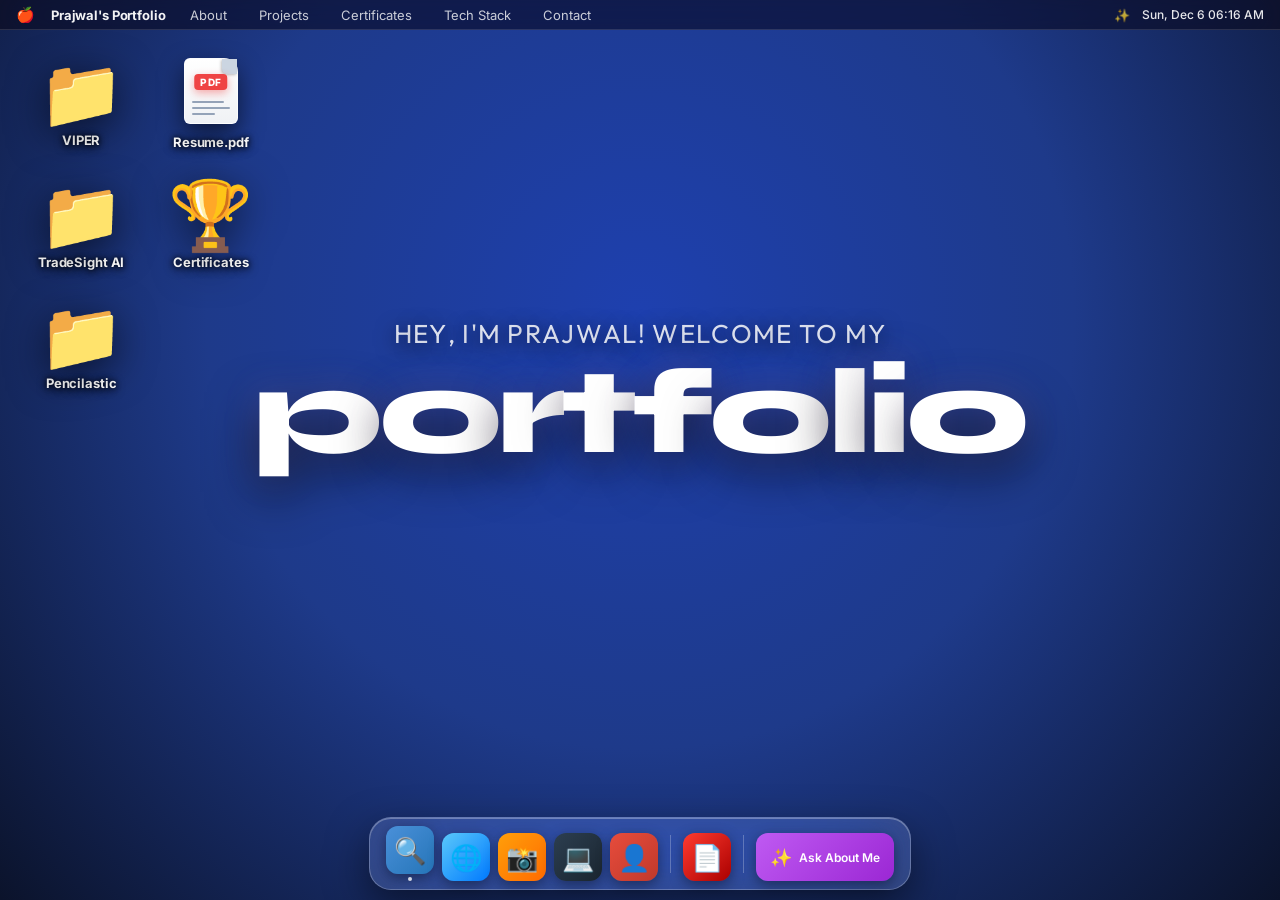
==== commit c884dd38: "Fix: updated desktop background to rich Royal Blue radial gradient" ====
--- a/index.html
+++ b/index.html
@@ -12,23 +12,17 @@
     *, *::before, *::after { box-sizing: border-box; margin: 0; padding: 0; }
     html, body { width: 100%; height: 100%; overflow: hidden; font-family: 'Inter', -apple-system, BlinkMacSystemFont, sans-serif; background: #0c051a; color: #fff; }
 
-    /* DESKTOP CONTAINER */
+    /* DESKTOP CONTAINER — ROYAL BLUE GRADIENT */
     #desktop {
       position: relative;
       width: 100vw;
       height: 100vh;
       overflow: hidden;
-      background: #100624;
+      background: radial-gradient(circle at 50% 35%, #1e40af 0%, #1e3a8a 50%, #0b132b 100%);
       transition: background 0.5s ease;
     }
     #wallpaper {
-      position: absolute;
-      inset: 0;
-      width: 100%;
-      height: 100%;
-      object-fit: cover;
-      z-index: 0;
-      transition: opacity 0.5s ease;
+      display: none;
     }
 
     /* MENU BAR */
@@ -977,7 +971,7 @@
 </div>
 
 <!-- NLP ENGINE JS WITH CACHE BUSTING -->
-<script src="ask-me.js?v=4"></script>
+<script src="ask-me.js?v=5"></script>
 
 <!-- MAIN APP CONTROLLER SCRIPT -->
 <script>
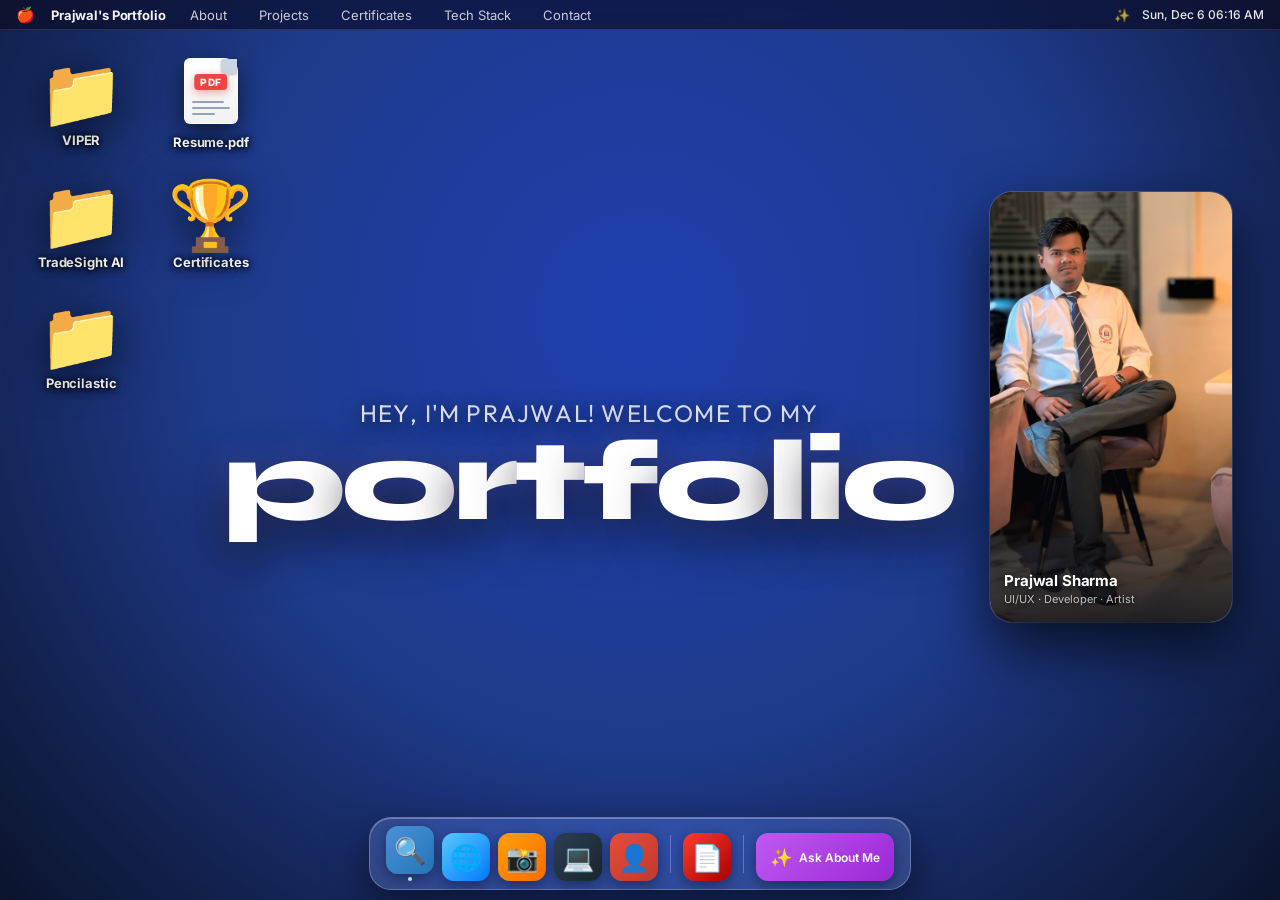
==== commit 2d18cbc9: "Fix: lowered middle hero text for better spacing; added 9:16 vertical portrait card of Prajwal on ri" ====
--- a/index.html
+++ b/index.html
@@ -57,40 +57,41 @@
       z-index: 1;
     }
 
-    /* WELCOME BIG HERO TEXT — CENTERED & STYLISH */
+    /* WELCOME BIG HERO TEXT — CENTERED & LOWERED */
     #welcome-wrap {
       position: absolute;
-      top: 46%; left: 50%;
-      transform: translate(-50%, -50%);
+      top: 54%; left: 46%;
+      transform: translate(-50%, -40%);
       z-index: 2;
       pointer-events: none;
       user-select: none;
       text-align: center;
-      width: min(92vw, 920px);
+      width: min(88vw, 840px);
     }
     #welcome-small {
       font-family: 'Outfit', 'Inter', sans-serif;
-      font-size: clamp(16px, 2.2vw, 26px);
+      font-size: clamp(15px, 2vw, 24px);
       font-weight: 400;
       color: rgba(255,255,255,0.85);
-      line-height: 1.3;
+      line-height: 1;
       letter-spacing: 0.05em;
       text-transform: uppercase;
-      margin-bottom: 8px;
-      text-shadow: 0 4px 20px rgba(0,0,0,0.8);
+      margin-bottom: 6px;
+      text-shadow: 0 4px 20px rgba(0,0,0,0.85);
     }
     #welcome-large {
       font-family: 'Syne', 'Outfit', sans-serif;
-      font-size: clamp(60px, 9.5vw, 136px);
+      font-size: clamp(56px, 9vw, 130px);
       font-weight: 800;
       color: #ffffff;
       line-height: 0.88;
       letter-spacing: -0.04em;
       text-transform: lowercase;
-      text-shadow: 0 16px 50px rgba(0,0,0,0.75), 0 0 35px rgba(200, 160, 255, 0.22);
+      text-shadow: 0 16px 50px rgba(0,0,0,0.8), 0 0 35px rgba(200, 160, 255, 0.22);
     }
     .hover-letter {
       display: inline-block;
+      vertical-align: baseline;
       transition: color 0.2s, transform 0.2s cubic-bezier(0.34, 1.56, 0.64, 1);
       pointer-events: all;
       cursor: default;
@@ -99,6 +100,55 @@
       color: #c8a0ff;
       transform: translateY(-6px) scale(1.08);
       text-shadow: 0 0 25px rgba(200, 160, 255, 0.8);
+    }
+
+    /* 9:16 PORTRAIT CARD ON RIGHT SIDEBAR */
+    .desktop-portrait-card {
+      position: absolute;
+      top: 48%;
+      right: 48px;
+      transform: translateY(-50%);
+      height: min(56vh, 430px);
+      aspect-ratio: 9/16;
+      border-radius: 22px;
+      overflow: hidden;
+      box-shadow: 0 24px 60px rgba(0, 0, 0, 0.7), 0 0 0 1px rgba(255, 255, 255, 0.2);
+      z-index: 5;
+      cursor: pointer;
+      transition: transform 0.25s cubic-bezier(0.34, 1.56, 0.64, 1), box-shadow 0.25s;
+    }
+    .desktop-portrait-card:hover {
+      transform: translateY(-54%) scale(1.04);
+      box-shadow: 0 32px 80px rgba(0, 0, 0, 0.85), 0 0 30px rgba(200, 160, 255, 0.4);
+    }
+    .portrait-img {
+      width: 100%;
+      height: 100%;
+      object-fit: cover;
+      display: block;
+    }
+    .portrait-overlay {
+      position: absolute;
+      inset: 0;
+      background: linear-gradient(180deg, transparent 45%, rgba(10, 10, 18, 0.88) 100%);
+      display: flex;
+      flex-direction: column;
+      justify-content: flex-end;
+      padding: 16px 14px;
+      user-select: none;
+    }
+    .portrait-name {
+      font-size: 15px;
+      font-weight: 700;
+      color: #ffffff;
+      letter-spacing: -0.01em;
+      text-shadow: 0 2px 8px rgba(0,0,0,0.8);
+    }
+    .portrait-role {
+      font-size: 11px;
+      color: rgba(255, 255, 255, 0.7);
+      margin-top: 2px;
+      text-shadow: 0 1px 4px rgba(0,0,0,0.8);
     }
 
     /* DESKTOP ICONS GRID (LEFT SIDEBAR — 2 COLUMNS, NO OVERFLOW) */
@@ -510,10 +560,19 @@
 
   <!-- DESKTOP AREA -->
   <div id="desktop-area">
-    <!-- Welcome Big Text (Centered) -->
+    <!-- Welcome Big Text (Centered & Lowered) -->
     <div id="welcome-wrap">
       <div id="welcome-small"></div>
       <div id="welcome-large"></div>
+    </div>
+
+    <!-- 9:16 Vertical Portrait Card (Right Sidebar) -->
+    <div class="desktop-portrait-card" onclick="openWindow('main-window')">
+      <img src="profile_portrait.jpg" alt="Prajwal Sharma" class="portrait-img"/>
+      <div class="portrait-overlay">
+        <div class="portrait-name">Prajwal Sharma</div>
+        <div class="portrait-role">UI/UX · Developer · Artist</div>
+      </div>
     </div>
     <!-- Desktop Icons Grid (Left Sidebar — 2 Columns Layout) -->
     <div class="desktop-icon-grid">
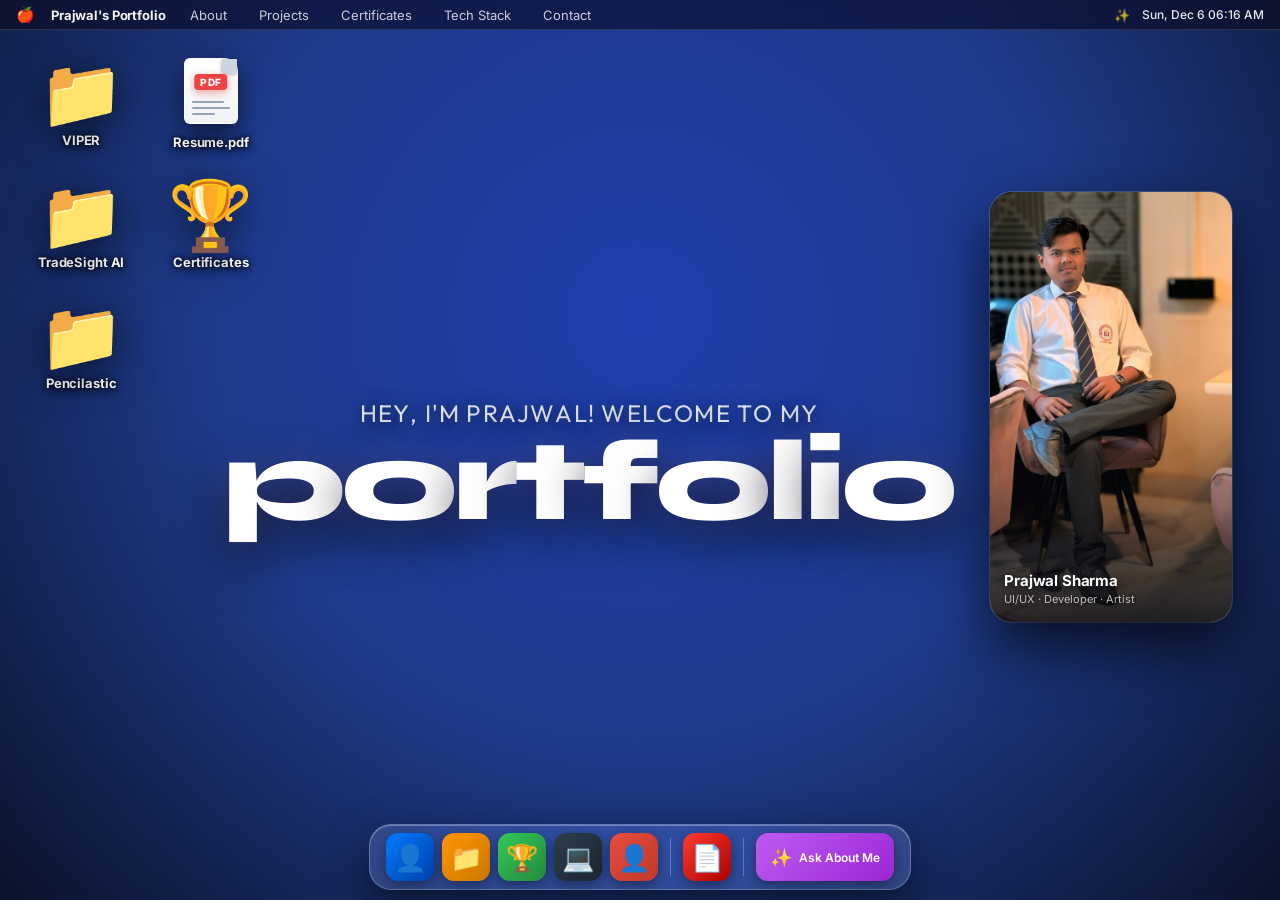
==== commit 10e203a9: "Refactor: separated index.html into modular architecture (style.css, script.js, ask-me.js, and clean" ====
--- a/index.html
+++ b/index.html
@@ -8,532 +8,7 @@
   <link rel="preconnect" href="https://fonts.googleapis.com"/>
   <link rel="preconnect" href="https://fonts.gstatic.com" crossorigin/>
   <link href="https://fonts.googleapis.com/css2?family=Fira+Code:wght@400;500;600&family=Inter:wght@300;400;500;600;700&family=Outfit:wght@400;500;600;700;800&family=Syne:wght@700;800&display=swap" rel="stylesheet"/>
-  <style>
-    *, *::before, *::after { box-sizing: border-box; margin: 0; padding: 0; }
-    html, body { width: 100%; height: 100%; overflow: hidden; font-family: 'Inter', -apple-system, BlinkMacSystemFont, sans-serif; background: #0c051a; color: #fff; }
-
-    /* DESKTOP CONTAINER — ROYAL BLUE GRADIENT */
-    #desktop {
-      position: relative;
-      width: 100vw;
-      height: 100vh;
-      overflow: hidden;
-      background: radial-gradient(circle at 50% 35%, #1e40af 0%, #1e3a8a 50%, #0b132b 100%);
-      transition: background 0.5s ease;
-    }
-    #wallpaper {
-      display: none;
-    }
-
-    /* MENU BAR */
-    #menubar {
-      position: absolute;
-      top: 0; left: 0; right: 0;
-      height: 30px;
-      background: rgba(15, 12, 25, 0.65);
-      backdrop-filter: blur(25px) saturate(1.8);
-      -webkit-backdrop-filter: blur(25px) saturate(1.8);
-      display: flex;
-      align-items: center;
-      justify-content: space-between;
-      padding: 0 16px;
-      z-index: 90000;
-      border-bottom: 1px solid rgba(255,255,255,0.12);
-      user-select: none;
-    }
-    .menubar-left { display: flex; align-items: center; gap: 16px; }
-    .menubar-apple { font-size: 15px; cursor: default; }
-    .menubar-brand { font-size: 13px; font-weight: 700; color: rgba(255,255,255,0.95); letter-spacing: -0.01em; }
-    .menubar-item { font-size: 13px; font-weight: 400; color: rgba(255,255,255,0.78); cursor: pointer; transition: color 0.15s, background 0.15s; padding: 2px 8px; border-radius: 4px; }
-    .menubar-item:hover { color: #fff; background: rgba(255,255,255,0.1); }
-    .menubar-right { display: flex; align-items: center; gap: 12px; }
-    .menubar-icon { font-size: 13px; color: rgba(255,255,255,0.75); cursor: pointer; }
-    #menubar-time { font-size: 12px; font-weight: 500; color: rgba(255,255,255,0.9); min-width: 60px; text-align: right; }
-
-    /* DESKTOP AREA */
-    #desktop-area {
-      position: absolute;
-      top: 30px; left: 0; right: 0; bottom: 85px;
-      z-index: 1;
-    }
-
-    /* WELCOME BIG HERO TEXT — CENTERED & LOWERED */
-    #welcome-wrap {
-      position: absolute;
-      top: 54%; left: 46%;
-      transform: translate(-50%, -40%);
-      z-index: 2;
-      pointer-events: none;
-      user-select: none;
-      text-align: center;
-      width: min(88vw, 840px);
-    }
-    #welcome-small {
-      font-family: 'Outfit', 'Inter', sans-serif;
-      font-size: clamp(15px, 2vw, 24px);
-      font-weight: 400;
-      color: rgba(255,255,255,0.85);
-      line-height: 1;
-      letter-spacing: 0.05em;
-      text-transform: uppercase;
-      margin-bottom: 6px;
-      text-shadow: 0 4px 20px rgba(0,0,0,0.85);
-    }
-    #welcome-large {
-      font-family: 'Syne', 'Outfit', sans-serif;
-      font-size: clamp(56px, 9vw, 130px);
-      font-weight: 800;
-      color: #ffffff;
-      line-height: 0.88;
-      letter-spacing: -0.04em;
-      text-transform: lowercase;
-      text-shadow: 0 16px 50px rgba(0,0,0,0.8), 0 0 35px rgba(200, 160, 255, 0.22);
-    }
-    .hover-letter {
-      display: inline-block;
-      vertical-align: baseline;
-      transition: color 0.2s, transform 0.2s cubic-bezier(0.34, 1.56, 0.64, 1);
-      pointer-events: all;
-      cursor: default;
-    }
-    .hover-letter:hover {
-      color: #c8a0ff;
-      transform: translateY(-6px) scale(1.08);
-      text-shadow: 0 0 25px rgba(200, 160, 255, 0.8);
-    }
-
-    /* 9:16 PORTRAIT CARD ON RIGHT SIDEBAR */
-    .desktop-portrait-card {
-      position: absolute;
-      top: 48%;
-      right: 48px;
-      transform: translateY(-50%);
-      height: min(56vh, 430px);
-      aspect-ratio: 9/16;
-      border-radius: 22px;
-      overflow: hidden;
-      box-shadow: 0 24px 60px rgba(0, 0, 0, 0.7), 0 0 0 1px rgba(255, 255, 255, 0.2);
-      z-index: 5;
-      cursor: pointer;
-      transition: transform 0.25s cubic-bezier(0.34, 1.56, 0.64, 1), box-shadow 0.25s;
-    }
-    .desktop-portrait-card:hover {
-      transform: translateY(-54%) scale(1.04);
-      box-shadow: 0 32px 80px rgba(0, 0, 0, 0.85), 0 0 30px rgba(200, 160, 255, 0.4);
-    }
-    .portrait-img {
-      width: 100%;
-      height: 100%;
-      object-fit: cover;
-      display: block;
-    }
-    .portrait-overlay {
-      position: absolute;
-      inset: 0;
-      background: linear-gradient(180deg, transparent 45%, rgba(10, 10, 18, 0.88) 100%);
-      display: flex;
-      flex-direction: column;
-      justify-content: flex-end;
-      padding: 16px 14px;
-      user-select: none;
-    }
-    .portrait-name {
-      font-size: 15px;
-      font-weight: 700;
-      color: #ffffff;
-      letter-spacing: -0.01em;
-      text-shadow: 0 2px 8px rgba(0,0,0,0.8);
-    }
-    .portrait-role {
-      font-size: 11px;
-      color: rgba(255, 255, 255, 0.7);
-      margin-top: 2px;
-      text-shadow: 0 1px 4px rgba(0,0,0,0.8);
-    }
-
-    /* DESKTOP ICONS GRID (LEFT SIDEBAR — 2 COLUMNS, NO OVERFLOW) */
-    .desktop-icon-grid {
-      position: absolute;
-      top: 18px; left: 24px;
-      display: grid;
-      grid-template-rows: repeat(3, auto);
-      grid-auto-flow: column;
-      gap: 10px 16px;
-      z-index: 10;
-    }
-    .desktop-icon {
-      display: flex;
-      flex-direction: column;
-      align-items: center;
-      gap: 6px;
-      padding: 10px 14px;
-      border-radius: 16px;
-      cursor: pointer;
-      transition: background 0.18s, transform 0.18s cubic-bezier(0.34, 1.56, 0.64, 1);
-      min-width: 106px;
-    }
-    .desktop-icon:hover {
-      background: rgba(0, 0, 0, 0.22);
-      backdrop-filter: blur(12px);
-      transform: translateY(-4px) scale(1.06);
-    }
-    .desktop-icon-emoji {
-      font-size: 68px;
-      line-height: 1;
-      filter: drop-shadow(0 8px 20px rgba(0,0,0,0.6));
-    }
-    .desktop-icon-label {
-      font-size: 13px;
-      font-weight: 700;
-      color: #ffffff;
-      text-shadow: 0 2px 10px rgba(0,0,0,0.95), 0 0 5px rgba(0,0,0,0.9);
-      text-align: center;
-      line-height: 1.25;
-      letter-spacing: -0.01em;
-    }
-
-    /* Realistic macOS PDF Document Icon — Extra Large */
-    .doc-icon-graphic {
-      width: 54px; height: 66px;
-      background: linear-gradient(180deg, #ffffff 0%, #f0f2f5 100%);
-      border-radius: 6px 14px 6px 6px;
-      position: relative;
-      box-shadow: 0 10px 24px rgba(0,0,0,0.55), inset 0 1px 0 #ffffff;
-      border: 1px solid rgba(255,255,255,0.7);
-      display: flex;
-      flex-direction: column;
-      justify-content: flex-end;
-      padding: 8px 7px;
-      margin-bottom: 2px;
-    }
-    .doc-icon-graphic::before {
-      content: '';
-      position: absolute;
-      top: 0; right: 0;
-      width: 15px; height: 15px;
-      background: #cbd5e1;
-      border-radius: 0 0 0 5px;
-      box-shadow: -1px 1px 3px rgba(0,0,0,0.25);
-    }
-    .doc-badge {
-      position: absolute;
-      top: 15px; left: 50%;
-      transform: translateX(-50%);
-      background: #ef4444;
-      color: #fff;
-      font-size: 10px;
-      font-weight: 800;
-      padding: 2px 6px;
-      border-radius: 4px;
-      letter-spacing: 0.05em;
-      box-shadow: 0 3px 8px rgba(239, 68, 68, 0.45);
-    }
-    .doc-lines { display: flex; flex-direction: column; gap: 4px; margin-top: 24px; }
-    .doc-lines span { height: 2px; background: #94a3b8; border-radius: 2px; }
-    .doc-lines span:nth-child(1) { width: 85%; }
-    .doc-lines span:nth-child(2) { width: 100%; }
-    .doc-lines span:nth-child(3) { width: 60%; }
-
-    /* DOCK BAR */
-    #dock {
-      position: absolute;
-      bottom: 10px;
-      left: 50%;
-      transform: translateX(-50%);
-      z-index: 90000;
-      display: flex;
-      align-items: flex-end;
-      gap: 8px;
-      padding: 8px 16px;
-      background: rgba(255,255,255,0.14);
-      backdrop-filter: blur(35px) saturate(1.8);
-      -webkit-backdrop-filter: blur(35px) saturate(1.8);
-      border-radius: 22px;
-      border: 1px solid rgba(255,255,255,0.25);
-      box-shadow: 0 16px 40px rgba(0,0,0,0.5), inset 0 1px 0 rgba(255,255,255,0.3);
-    }
-    .dock-item {
-      display: flex;
-      flex-direction: column;
-      align-items: center;
-      position: relative;
-      cursor: pointer;
-      transition: transform 0.2s cubic-bezier(0.34, 1.56, 0.64, 1);
-    }
-    .dock-item:hover { transform: scale(1.35) translateY(-8px); }
-    .dock-item:hover .dock-tooltip { opacity: 1; transform: translateX(-50%) translateY(-6px); }
-    .dock-icon {
-      width: 48px; height: 48px;
-      border-radius: 12px;
-      display: flex;
-      align-items: center;
-      justify-content: center;
-      font-size: 26px;
-      box-shadow: 0 4px 14px rgba(0,0,0,0.4);
-    }
-    .dock-tooltip {
-      position: absolute;
-      bottom: calc(100% + 8px);
-      left: 50%;
-      transform: translateX(-50%) translateY(0);
-      background: rgba(18,18,24,0.95);
-      color: #fff;
-      font-size: 11px;
-      font-weight: 500;
-      padding: 4px 10px;
-      border-radius: 8px;
-      white-space: nowrap;
-      opacity: 0;
-      pointer-events: none;
-      transition: all 0.15s;
-      border: 1px solid rgba(255,255,255,0.1);
-      box-shadow: 0 4px 12px rgba(0,0,0,0.3);
-    }
-    .dock-dot { width: 4px; height: 4px; background: rgba(255,255,255,0.8); border-radius: 50%; margin-top: 3px; }
-    .dock-sep { width: 1px; height: 38px; background: rgba(255,255,255,0.25); margin: 0 4px; align-self: center; }
-
-    /* MAC OS WINDOW BASE CLASS */
-    .mac-window {
-      position: absolute;
-      background: rgba(18, 18, 24, 0.97);
-      backdrop-filter: blur(35px) saturate(1.6);
-      -webkit-backdrop-filter: blur(35px) saturate(1.6);
-      border-radius: 14px;
-      border: 1px solid rgba(255,255,255,0.12);
-      box-shadow: inset 0 1px 0 rgba(255,255,255,0.15), 0 32px 90px rgba(0,0,0,0.8);
-      display: flex;
-      flex-direction: column;
-      z-index: 500;
-      overflow: hidden;
-      animation: macWinIn 0.25s cubic-bezier(0.34,1.3,0.64,1) forwards;
-    }
-    @keyframes macWinIn {
-      from { opacity: 0; transform: scale(0.94); }
-      to   { opacity: 1; transform: scale(1); }
-    }
-
-    /* Window Titlebar */
-    .mac-titlebar {
-      height: 42px;
-      background: rgba(32, 32, 40, 0.99);
-      border-bottom: 1px solid rgba(255,255,255,0.08);
-      display: flex;
-      align-items: center;
-      padding: 0 16px;
-      flex-shrink: 0;
-      cursor: grab;
-      position: relative;
-      border-radius: 14px 14px 0 0;
-      user-select: none;
-    }
-    .mac-titlebar:active { cursor: grabbing; }
-    .tls { display: flex; gap: 8px; }
-    .tl { width: 12px; height: 12px; border-radius: 50%; cursor: pointer; transition: opacity 0.15s; }
-    .tl:hover { opacity: 0.8; }
-    .tl-r { background: #FF5F57; }
-    .tl-y { background: #FEBC2E; }
-    .tl-g { background: #28C840; }
-    .win-title-text {
-      position: absolute; left: 50%; transform: translateX(-50%);
-      font-size: 13px; font-weight: 500;
-      color: rgba(255,255,255,0.55);
-      pointer-events: none;
-      white-space: nowrap;
-    }
-
-    /* WINDOW SCROLL CONTAINER */
-    .win-scroll {
-      flex: 1;
-      overflow-y: auto;
-      padding: 26px 28px 40px;
-      scrollbar-width: thin;
-      scrollbar-color: rgba(255,255,255,0.18) transparent;
-    }
-    .win-scroll::-webkit-scrollbar { width: 6px; }
-    .win-scroll::-webkit-scrollbar-thumb { background: rgba(255,255,255,0.2); border-radius: 3px; }
-
-    /* Hero Section */
-    .win-hero { display: flex; align-items: center; gap: 20px; margin-bottom: 20px; }
-    .win-avatar { width: 72px; height: 72px; border-radius: 50%; object-fit: cover; border: 2px solid rgba(255,255,255,0.15); box-shadow: 0 8px 24px rgba(0,0,0,0.4); flex-shrink: 0; }
-    .win-name { font-size: 24px; font-weight: 700; color: rgba(255,255,255,0.95); letter-spacing: -0.02em; line-height: 1.2; }
-    .win-role { font-size: 13px; color: rgba(255,255,255,0.5); margin-top: 4px; }
-
-    .badges-row { display: flex; flex-wrap: wrap; gap: 7px; margin-bottom: 18px; }
-    .badge-pill { font-size: 11px; font-weight: 500; padding: 4px 12px; border-radius: 100px; border: 1px solid; display: flex; align-items: center; gap: 5px; }
-    .badge-pill.hi { background: rgba(167,107,255,0.15); color: #c8a0ff; border-color: rgba(167,107,255,0.35); box-shadow: 0 0 12px rgba(167,107,255,0.2); }
-    .badge-pill.lo { background: rgba(255,255,255,0.05); color: rgba(255,255,255,0.65); border-color: rgba(255,255,255,0.08); }
-
-    .win-bio { font-size: 13px; color: rgba(255,255,255,0.58); line-height: 1.7; margin-bottom: 20px; }
-
-    .stats-row { display: flex; gap: 10px; margin-bottom: 26px; }
-    .stat-box { flex: 1; background: rgba(255,255,255,0.03); border: 1px solid rgba(255,255,255,0.07); border-radius: 12px; padding: 14px 10px; text-align: center; }
-    .stat-num { font-size: 22px; font-weight: 700; color: #c8a0ff; letter-spacing: -0.02em; }
-    .stat-lbl { font-size: 11px; color: rgba(255,255,255,0.4); margin-top: 3px; }
-
-    .sec-title { font-size: 11px; font-weight: 600; color: rgba(255,255,255,0.4); letter-spacing: 0.08em; text-transform: uppercase; margin-bottom: 12px; }
-    .win-section { margin-bottom: 28px; }
-
-    /* Experience Cards */
-    .exp-card { background: rgba(255,255,255,0.03); border: 1px solid rgba(255,255,255,0.07); border-radius: 12px; padding: 14px 16px; margin-bottom: 10px; display: flex; align-items: center; gap: 14px; transition: background 0.15s; }
-    .exp-card:hover { background: rgba(255,255,255,0.06); }
-    .exp-ico { width: 42px; height: 42px; border-radius: 50%; background: rgba(255,255,255,0.07); border: 1px solid rgba(255,255,255,0.1); display: flex; align-items: center; justify-content: center; font-size: 20px; flex-shrink: 0; }
-    .exp-main { flex: 1; min-width: 0; }
-    .exp-top { display: flex; align-items: flex-start; justify-content: space-between; margin-bottom: 2px; }
-    .exp-org { font-size: 14px; font-weight: 600; color: rgba(255,255,255,0.92); }
-    .exp-badge { font-size: 10px; font-weight: 500; padding: 2px 10px; border-radius: 100px; flex-shrink: 0; margin-left: 8px; }
-    .exp-badge.ac { background: rgba(167,107,255,0.15); color: #c8a0ff; border: 1px solid rgba(167,107,255,0.3); }
-    .exp-badge.dn { background: rgba(255,255,255,0.07); color: rgba(255,255,255,0.45); border: 1px solid rgba(255,255,255,0.1); }
-    .exp-role { font-size: 13px; color: rgba(255,255,255,0.5); }
-    .exp-meta { font-size: 11px; color: rgba(255,255,255,0.3); margin-top: 4px; display: flex; gap: 10px; }
-
-    /* Project Cards */
-    .proj-card { background: rgba(255,255,255,0.03); border: 1px solid rgba(255,255,255,0.07); border-radius: 14px; padding: 18px; margin-bottom: 14px; transition: background 0.15s; }
-    .proj-card:hover { background: rgba(255,255,255,0.06); }
-    .proj-head { display: flex; align-items: flex-start; justify-content: space-between; margin-bottom: 12px; }
-    .proj-ico { width: 46px; height: 46px; border-radius: 10px; overflow: hidden; background: rgba(255,255,255,0.08); border: 1px solid rgba(255,255,255,0.12); flex-shrink: 0; display: flex; align-items: center; justify-content: center; font-size: 24px; }
-    .proj-ico img { width: 100%; height: 100%; object-fit: cover; }
-    .proj-acts { display: flex; gap: 8px; }
-    .proj-btn { font-size: 11px; font-weight: 600; padding: 6px 12px; border-radius: 6px; text-decoration: none; display: flex; align-items: center; gap: 5px; transition: all 0.15s; }
-    .proj-btn.lv { background: rgba(40,200,64,0.12); border: 1px solid rgba(40,200,64,0.3); color: #28C840; }
-    .proj-btn.lv:hover { background: rgba(40,200,64,0.22); box-shadow: 0 0 12px rgba(40,200,64,0.4); }
-    .live-dot { width: 6px; height: 6px; background: #28C840; border-radius: 50%; box-shadow: 0 0 6px #28C840; animation: pulse 1.5s infinite; }
-    @keyframes pulse { 0%,100%{opacity:1} 50%{opacity:0.45} }
-    .proj-btn.gh { background: rgba(255,255,255,0.07); border: 1px solid rgba(255,255,255,0.09); color: rgba(255,255,255,0.75); }
-    .proj-btn.gh:hover { background: rgba(255,255,255,0.14); color: #fff; }
-    .proj-name { font-size: 15px; font-weight: 600; color: rgba(255,255,255,0.95); margin-bottom: 4px; letter-spacing: -0.01em; }
-    .proj-desc { font-size: 13px; color: rgba(255,255,255,0.52); line-height: 1.6; margin-bottom: 14px; }
-    .tech-tags { display: flex; flex-wrap: wrap; gap: 6px; }
-    .tech-tag { font-size: 10px; font-weight: 500; padding: 3px 9px; border-radius: 5px; background: rgba(255,255,255,0.05); border: 1px solid rgba(255,255,255,0.06); color: rgba(255,255,255,0.45); }
-
-    /* Certificates Grid */
-    .certs-grid { display: grid; grid-template-columns: repeat(2, 1fr); gap: 12px; }
-    .cert-card { background: rgba(255,255,255,0.03); border: 1px solid rgba(255,255,255,0.07); border-radius: 12px; overflow: hidden; cursor: pointer; transition: all 0.15s; }
-    .cert-card:hover { background: rgba(255,255,255,0.08); transform: translateY(-2px); border-color: rgba(200,160,255,0.3); }
-    .cert-thumb { width: 100%; aspect-ratio: 16/9; object-fit: cover; border-bottom: 1px solid rgba(255,255,255,0.06); }
-    .cert-info { padding: 12px 14px; }
-    .cert-org { font-size: 10px; font-weight: 700; color: #c8a0ff; text-transform: uppercase; letter-spacing: 0.06em; margin-bottom: 3px; }
-    .cert-name { font-size: 12px; font-weight: 600; color: rgba(255,255,255,0.88); line-height: 1.35; }
-
-    /* 1. ABOUT ME WINDOW */
-    #main-window {
-      top: 45px;
-      left: calc(50% - 390px);
-      width: min(780px, 92vw);
-      height: calc(100vh - 140px);
-    }
-
-    /* 2. DEDICATED PROJECTS WINDOW */
-    #projects-window {
-      top: 55px;
-      left: calc(50% - 390px);
-      width: min(780px, 92vw);
-      height: calc(100vh - 150px);
-    }
-
-    /* 3. DEDICATED CERTIFICATES WINDOW */
-    #certs-window {
-      top: 65px;
-      left: calc(50% - 400px);
-      width: min(800px, 92vw);
-      height: calc(100vh - 150px);
-    }
-
-    /* 4. DEDICATED TECH STACK TERMINAL WINDOW */
-    #techstack-window {
-      top: 75px;
-      left: calc(50% - 320px);
-      width: min(640px, 90vw);
-      height: 490px;
-      background: #14141d;
-      border: 1px solid rgba(255,255,255,0.12);
-      font-family: 'Fira Code', monospace;
-    }
-    .term-body {
-      padding: 24px;
-      flex: 1;
-      overflow-y: auto;
-      color: rgba(255,255,255,0.85);
-      font-size: 13px;
-      line-height: 1.6;
-    }
-    .term-prompt { color: rgba(255,255,255,0.95); font-weight: 600; margin-bottom: 18px; font-size: 14px; }
-    .term-prompt span { color: #5cb4ff; }
-    .term-table { width: 100%; border-collapse: collapse; margin-top: 10px; }
-    .term-table th { text-align: left; padding: 8px 12px 14px; color: rgba(255,255,255,0.5); font-weight: 500; font-size: 12px; border-bottom: 1px dashed rgba(255,255,255,0.15); }
-    .term-table td { padding: 12px 12px; font-size: 13px; border-bottom: 1px solid rgba(255,255,255,0.04); vertical-align: top; }
-    .term-check { color: #28C840; font-weight: 700; margin-right: 6px; }
-    .term-cat { color: #28C840; font-weight: 500; white-space: nowrap; }
-    .term-tech { color: rgba(255,255,255,0.9); }
-
-    /* 5. DEDICATED CONTACT ME WINDOW */
-    #contact-window {
-      top: 85px;
-      left: calc(50% - 280px);
-      width: min(560px, 90vw);
-      height: 440px;
-      background: #1c1c1f;
-      border: 1px solid rgba(255,255,255,0.14);
-    }
-    .contact-body {
-      padding: 32px;
-      flex: 1;
-      display: flex;
-      flex-direction: column;
-      align-items: flex-start;
-    }
-    .contact-avatar { width: 72px; height: 72px; border-radius: 50%; object-fit: cover; border: 2px solid rgba(255,255,255,0.18); margin-bottom: 20px; box-shadow: 0 8px 22px rgba(0,0,0,0.55); }
-    .contact-heading { font-size: 26px; font-weight: 700; color: #fff; letter-spacing: -0.02em; margin-bottom: 6px; }
-    .contact-sub { font-size: 13px; color: rgba(255,255,255,0.52); margin-bottom: 28px; line-height: 1.5; }
-    .contact-grid { display: grid; grid-template-columns: repeat(4, 1fr); gap: 14px; width: 100%; }
-    .contact-tile {
-      display: flex;
-      flex-direction: column;
-      justify-content: space-between;
-      height: 110px;
-      padding: 16px 14px;
-      border-radius: 18px;
-      text-decoration: none;
-      color: #fff;
-      font-weight: 700;
-      font-size: 14px;
-      transition: transform 0.18s cubic-bezier(0.34, 1.56, 0.64, 1), box-shadow 0.18s;
-      box-shadow: 0 8px 20px rgba(0,0,0,0.3);
-    }
-    .contact-tile:hover { transform: translateY(-4px) scale(1.03); box-shadow: 0 12px 28px rgba(0,0,0,0.5); }
-    .contact-tile-ico { font-size: 26px; }
-    .tile-github { background: #EE5A5A; }
-    .tile-linkedin { background: #29B6F6; }
-    .tile-instagram { background: #E6673D; }
-    .tile-email { background: #2ECC71; }
-
-    /* Resume Banner */
-    .res-banner { background: linear-gradient(135deg, rgba(167,107,255,0.18), rgba(100,80,255,0.1)); border: 1px solid rgba(167,107,255,0.28); border-radius: 14px; padding: 22px; display: flex; align-items: center; justify-content: space-between; gap: 16px; margin-top: 10px; }
-    .res-text h3 { font-size: 16px; font-weight: 600; color: rgba(255,255,255,0.95); letter-spacing: -0.01em; }
-    .res-text p { font-size: 12px; color: rgba(255,255,255,0.48); margin-top: 4px; }
-    .res-btn { font-size: 12px; font-weight: 700; padding: 10px 22px; border-radius: 8px; background: #c8a0ff; color: #100624; text-decoration: none; white-space: nowrap; flex-shrink: 0; transition: all 0.15s; box-shadow: 0 4px 16px rgba(167,107,255,0.3); }
-    .res-btn:hover { background: #d8b8ff; transform: translateY(-1px); box-shadow: 0 6px 20px rgba(167,107,255,0.45); }
-
-    /* CERT MODAL */
-    #cert-modal { display: none; position: fixed; inset: 0; background: rgba(0,0,0,0.92); z-index: 99999; align-items: center; justify-content: center; backdrop-filter: blur(8px); }
-    #cert-modal.open { display: flex; }
-    #cert-modal-img { max-width: 88%; max-height: 85vh; border-radius: 10px; box-shadow: 0 24px 70px rgba(0,0,0,0.85); border: 1px solid rgba(255,255,255,0.15); }
-    #cert-close { position: absolute; top: 20px; right: 26px; color: #fff; font-size: 34px; cursor: pointer; opacity: 0.7; transition: opacity 0.15s; line-height: 1; }
-    #cert-close:hover { opacity: 1; }
-
-    /* MOBILE VIEW */
-    #mobile-view { display: none; position: fixed; inset: 0; background: #0c051a; z-index: 99000; overflow-y: auto; }
-    @media (max-width: 767px) {
-      #mobile-view { display: block; }
-      #desktop { display: none; }
-      .contact-grid { grid-template-columns: repeat(2, 1fr); }
-      .certs-grid { grid-template-columns: 1fr; }
-    }
-    .mob-inner { max-width: 480px; margin: 0 auto; padding: 24px 18px 60px; }
-    .mob-hero { display: flex; align-items: center; gap: 14px; margin-bottom: 20px; padding-top: 16px; }
-    .mob-avatar { width: 60px; height: 60px; border-radius: 50%; object-fit: cover; border: 2px solid rgba(255,255,255,0.15); }
-    .mob-hero h1 { font-size: 20px; font-weight: 700; color: #fff; letter-spacing: -0.02em; }
-    .mob-hero p { font-size: 13px; color: rgba(255,255,255,0.45); margin-top: 3px; }
-  </style>
+  <link rel="stylesheet" href="style.css"/>
 </head>
 <body>
 
@@ -574,6 +49,7 @@
         <div class="portrait-role">UI/UX · Developer · Artist</div>
       </div>
     </div>
+
     <!-- Desktop Icons Grid (Left Sidebar — 2 Columns Layout) -->
     <div class="desktop-icon-grid">
       <!-- Column 1 -->
@@ -617,91 +93,103 @@
     </div>
 
     <div class="win-scroll">
-      <!-- HERO -->
+      <!-- Profile Header -->
       <div class="win-hero">
         <img src="profile_portrait.jpg" alt="Prajwal Sharma" class="win-avatar"/>
         <div>
-          <div class="win-name">Prajwal Sharma</div>
-          <div class="win-role">UI/UX Designer · Visual Artist · Python Developer</div>
-        </div>
-      </div>
-
-      <!-- BADGES -->
+          <h1 class="win-name">Prajwal Sharma</h1>
+          <p class="win-role">UI/UX Designer · Visual Artist · Python Developer</p>
+        </div>
+      </div>
+
+      <!-- Badges -->
       <div class="badges-row">
         <span class="badge-pill hi">🟢 Open for Internships 2026</span>
         <span class="badge-pill lo">🎨 UI/UX Design</span>
         <span class="badge-pill lo">Python</span>
         <span class="badge-pill lo">Figma</span>
         <span class="badge-pill lo">HTML/CSS</span>
-        <span class="badge-pill lo">Visual Art</span>
-      </div>
-
-      <!-- BIO -->
+        <span class="badge-pill lo">C++</span>
+      </div>
+
+      <!-- Bio -->
       <p class="win-bio">
-        B.Tech CSE student at BBS College of Engineering & Technology, Prayagraj (2022–2026).
-        Operating at the intersection of visual artistry and functional digital design.
-        My roots are in graphite pencil portraiture — years of art experience built a sharp eye for detail
-        that directly shapes my UI/UX design systems and Python web development work.
+        B.Tech Computer Science & Engineering student at <b>BBS College of Engineering & Technology, Prayagraj</b> (affiliated with AKTU).
+        I operate at the intersection of visual artistry and functional digital systems — blending graphite pencil portraiture precision with high-fidelity UI/UX design and Python development.
       </p>
 
-      <!-- STATS -->
+      <!-- Stats -->
       <div class="stats-row">
-        <div class="stat-box"><div class="stat-num">3+</div><div class="stat-lbl">Major Projects</div></div>
+        <div class="stat-box"><div class="stat-num">3+</div><div class="stat-lbl">Featured Projects</div></div>
         <div class="stat-box"><div class="stat-num">8</div><div class="stat-lbl">Certifications</div></div>
         <div class="stat-box"><div class="stat-num">4</div><div class="stat-lbl">Hackathons</div></div>
         <div class="stat-box"><div class="stat-num">2026</div><div class="stat-lbl">Graduation</div></div>
       </div>
 
-      <!-- EXPERIENCE -->
+      <!-- Experience & Achievements -->
+      <div class="sec-title">Experience & Achievements</div>
       <div class="win-section">
-        <div class="sec-title">Experience & Achievements</div>
         <div class="exp-card">
           <div class="exp-ico">🐍</div>
           <div class="exp-main">
-            <div class="exp-top"><span class="exp-org">CodSoft</span><span class="exp-badge ac">Internship</span></div>
-            <div class="exp-role">Python Programming Intern — Built scripting & automation tools</div>
-            <div class="exp-meta"><span>Python</span><span>Scripting</span></div>
-          </div>
-        </div>
+            <div class="exp-top">
+              <div class="exp-org">CodSoft</div>
+              <span class="exp-badge dn">Completed</span>
+            </div>
+            <div class="exp-role">Python Programming Intern</div>
+            <div class="exp-meta"><span>Virtual Internship</span><span>•</span><span>CodSoft Domain</span></div>
+          </div>
+        </div>
+
         <div class="exp-card">
-          <div class="exp-ico">🏆</div>
+          <div class="exp-ico">🥈</div>
           <div class="exp-main">
-            <div class="exp-top"><span class="exp-org">Yukti Hackathon 2024</span><span class="exp-badge dn">Finalist</span></div>
-            <div class="exp-role">Built TradeSight AI — Fintech brand & dashboard UI system</div>
-            <div class="exp-meta"><span>AKTU</span><span>Fintech Track</span></div>
-          </div>
-        </div>
+            <div class="exp-top">
+              <div class="exp-org">Yukti Hackathon 2024 (AKTU)</div>
+              <span class="exp-badge ac">Finalist</span>
+            </div>
+            <div class="exp-role">TradeSight AI — Fintech Platform</div>
+            <div class="exp-meta"><span>State Level</span><span>•</span><span>Fintech & AI Sentiment</span></div>
+          </div>
+        </div>
+
         <div class="exp-card">
-          <div class="exp-ico">🚀</div>
+          <div class="exp-ico">🌍</div>
           <div class="exp-main">
-            <div class="exp-top"><span class="exp-org">Lovable Hackathon</span><span class="exp-badge ac">Top 5K / 25K</span></div>
-            <div class="exp-role">Global AI Hackathon — Top 20% worldwide</div>
-            <div class="exp-meta"><span>Global</span><span>Remote</span></div>
-          </div>
-        </div>
+            <div class="exp-top">
+              <div class="exp-org">Lovable Global AI Hackathon</div>
+              <span class="exp-badge ac">Top 20% Worldwide</span>
+            </div>
+            <div class="exp-role">Global Participant (Top 5,000 / 25,000)</div>
+            <div class="exp-meta"><span>Worldwide</span><span>•</span><span>AI Product Prototyping</span></div>
+          </div>
+        </div>
+
         <div class="exp-card">
-          <div class="exp-ico">🎤</div>
+          <div class="exp-ico">🎭</div>
           <div class="exp-main">
-            <div class="exp-top"><span class="exp-org">Nova Fest — BBS College</span><span class="exp-badge dn">Head Coordinator</span></div>
-            <div class="exp-role">Led design, branding & full festival coordination</div>
-            <div class="exp-meta"><span>BBS College</span><span>Prayagraj</span></div>
-          </div>
-        </div>
-      </div>
-
-      <!-- RESUME BANNER -->
+            <div class="exp-top">
+              <div class="exp-org">Nova Fest — BBS College</div>
+              <span class="exp-badge dn">Coordination</span>
+            </div>
+            <div class="exp-role">Head Coordinator</div>
+            <div class="exp-meta"><span>College Fest</span><span>•</span><span>Branding & Event Design</span></div>
+          </div>
+        </div>
+      </div>
+
+      <!-- Resume Download Banner -->
       <div class="res-banner">
         <div class="res-text">
-          <h3>✨ Download My Resume</h3>
-          <p>B.Tech CSE · UI/UX Designer · Python Developer — Open to internships & roles</p>
+          <h3>Need Prajwal's Full Resume?</h3>
+          <p>Download the formatted PDF document containing full academic details & skills.</p>
         </div>
         <a href="Prajwal_Sharma_Resume.pdf" download class="res-btn">📄 Download PDF</a>
       </div>
-
-    </div>
-  </div>
-
-  <!-- WINDOW 2: DEDICATED FEATURED PROJECTS WINDOW -->
+    </div>
+  </div>
+
+  <!-- WINDOW 2: DEDICATED PROJECTS WINDOW -->
   <div id="projects-window" class="mac-window" style="display:none;" onclick="bringToFront('projects-window')">
     <div class="mac-titlebar">
       <div class="tls">
@@ -711,10 +199,9 @@
       </div>
       <div class="win-title-text">📁  Featured Projects</div>
     </div>
+
     <div class="win-scroll">
-      <div class="sec-title" style="margin-bottom:16px;">Selected Work & Design Systems</div>
-      
-      <!-- VIPER CARD -->
+      <!-- VIPER -->
       <div class="proj-card" id="viper-card">
         <div class="proj-head">
           <div class="proj-ico"><img src="viper_project.png" alt="VIPER"/></div>
@@ -723,42 +210,60 @@
             <a href="https://github.com/PrajwalSharma08" target="_blank" class="proj-btn gh">⌘ GitHub</a>
           </div>
         </div>
-        <div class="proj-name">VIPER — AI Security Interface</div>
-        <div class="proj-desc">High-fidelity UI/UX concept for an AI-powered Security Operations Center. Features real-time threat map visualizations, active alert panels, and a cyber-dark aesthetic with cyan accents.</div>
+        <div class="proj-name">VIPER — AI Security Operations Center Interface</div>
+        <div class="proj-desc">
+          High-fidelity UI/UX concept designed for an AI Security Operations Center. Features real-time threat map visualization, active incident response panels, severity indicators, and a sleek cyber-dark aesthetic built in Figma.
+        </div>
         <div class="tech-tags">
-          <span class="tech-tag">Figma</span><span class="tech-tag">UI/UX</span><span class="tech-tag">Branding</span><span class="tech-tag">Cyber Dark</span>
-        </div>
-      </div>
-
-      <!-- TRADESIGHT CARD -->
+          <span class="tech-tag">Figma</span>
+          <span class="tech-tag">UI/UX Design</span>
+          <span class="tech-tag">Threat Monitoring</span>
+          <span class="tech-tag">Cyber Dark</span>
+          <span class="tech-tag">Design System</span>
+        </div>
+      </div>
+
+      <!-- TradeSight AI -->
       <div class="proj-card" id="tradesight-card">
         <div class="proj-head">
-          <div class="proj-ico"><img src="tradesight_project.png" alt="TradeSight"/></div>
+          <div class="proj-ico"><img src="tradesight_project.png" alt="TradeSight AI"/></div>
           <div class="proj-acts">
             <a href="tradesight-case-study.html" class="proj-btn lv"><span class="live-dot"></span>Case Study</a>
             <a href="https://github.com/PrajwalSharma08" target="_blank" class="proj-btn gh">⌘ GitHub</a>
           </div>
         </div>
-        <div class="proj-name">TradeSight AI — Fintech Platform</div>
-        <div class="proj-desc">Complete brand identity and UI system for an AI-powered fintech platform built at Yukti Hackathon 2024 (AKTU Finalist). Luxury gold & dark brown visual aesthetic with AI stock sentiment analysis dashboards.</div>
+        <div class="proj-name">TradeSight AI — Fintech Market Platform</div>
+        <div class="proj-desc">
+          Developed for <b>Yukti Hackathon 2024 (AKTU Finalist)</b>. AI stock market sentiment analysis dashboard with interactive candlestick charts, luxury gold visual identity, and Python sentiment analysis backend.
+        </div>
         <div class="tech-tags">
-          <span class="tech-tag">Python</span><span class="tech-tag">UI/UX</span><span class="tech-tag">Figma</span><span class="tech-tag">HTML/CSS</span>
-        </div>
-      </div>
-
-      <!-- PENCILASTIC CARD -->
+          <span class="tech-tag">Python</span>
+          <span class="tech-tag">Fintech</span>
+          <span class="tech-tag">Sentiment AI</span>
+          <span class="tech-tag">Figma</span>
+          <span class="tech-tag">AKTU Finalist</span>
+        </div>
+      </div>
+
+      <!-- Pencilastic -->
       <div class="proj-card" id="pencilastic-card">
         <div class="proj-head">
           <div class="proj-ico"><img src="pencilastic_project.png" alt="Pencilastic"/></div>
           <div class="proj-acts">
-            <a href="https://github.com/PrajwalSharma08" target="_blank" class="proj-btn lv"><span class="live-dot"></span>View</a>
+            <a href="https://github.com/PrajwalSharma08" target="_blank" class="proj-btn lv"><span class="live-dot"></span>View Project</a>
             <a href="https://github.com/PrajwalSharma08" target="_blank" class="proj-btn gh">⌘ GitHub</a>
           </div>
         </div>
-        <div class="proj-name">Pencilastic — Digital Art Gallery</div>
-        <div class="proj-desc">Minimal digital art gallery website showcasing graphite pencil portrait artwork. Clean layout with elegant typography bridging traditional art with web development.</div>
+        <div class="proj-name">Pencilastic — Digital Art Gallery Website</div>
+        <div class="proj-desc">
+          Minimalist web gallery showcasing Prajwal's traditional graphite pencil portrait drawings. Features clean white grid layout, responsive typography, and subtle image lightbox transitions.
+        </div>
         <div class="tech-tags">
-          <span class="tech-tag">HTML5</span><span class="tech-tag">CSS3</span><span class="tech-tag">JavaScript</span><span class="tech-tag">Art Gallery</span>
+          <span class="tech-tag">HTML5</span>
+          <span class="tech-tag">CSS3</span>
+          <span class="tech-tag">JavaScript</span>
+          <span class="tech-tag">Graphite Art</span>
+          <span class="tech-tag">Responsive Gallery</span>
         </div>
       </div>
     </div>
@@ -772,42 +277,74 @@
         <div class="tl tl-y" onclick="closeWindow('certs-window')" title="Minimize"></div>
         <div class="tl tl-g" title="Zoom"></div>
       </div>
-      <div class="win-title-text">🏆  Certifications (8 Total)</div>
-    </div>
+      <div class="win-title-text">🏆  Certifications & Credentials</div>
+    </div>
+
     <div class="win-scroll">
-      <div class="sec-title" style="margin-bottom:16px;">Verified Professional Credentials (Click to preview)</div>
+      <div class="sec-title" style="margin-bottom:16px;">Verified Professional Certifications (Click to Preview)</div>
       <div class="certs-grid">
         <div class="cert-card" onclick="openCert('cert_tata.png')">
-          <img src="cert_tata.png" class="cert-thumb" alt="Tata"/>
-          <div class="cert-info"><div class="cert-org">Tata Group</div><div class="cert-name">Data Visualisation: Empowering Business</div></div>
-        </div>
+          <img src="cert_tata.png" class="cert-thumb" alt="Tata Data Vis"/>
+          <div class="cert-info">
+            <div class="cert-org">Tata Group</div>
+            <div class="cert-name">Data Visualisation: Empowering Business</div>
+          </div>
+        </div>
+
         <div class="cert-card" onclick="openCert('cert_tata_cybersecurity.png')">
-          <img src="cert_tata_cybersecurity.png" class="cert-thumb" alt="Tata Cyber"/>
-          <div class="cert-info"><div class="cert-org">Tata Group</div><div class="cert-name">Cybersecurity Analyst Job Simulation</div></div>
-        </div>
+          <img src="cert_tata_cybersecurity.png" class="cert-thumb" alt="Tata Cybersecurity"/>
+          <div class="cert-info">
+            <div class="cert-org">Tata Group</div>
+            <div class="cert-name">Cybersecurity Analyst Job Simulation</div>
+          </div>
+        </div>
+
         <div class="cert-card" onclick="openCert('cert_deloitte.png')">
           <img src="cert_deloitte.png" class="cert-thumb" alt="Deloitte"/>
-          <div class="cert-info"><div class="cert-org">Deloitte</div><div class="cert-name">Technology Consulting Job Simulation</div></div>
-        </div>
+          <div class="cert-info">
+            <div class="cert-org">Deloitte</div>
+            <div class="cert-name">Technology Consulting Job Simulation</div>
+          </div>
+        </div>
+
         <div class="cert-card" onclick="openCert('cert_google.png')">
-          <img src="cert_google.png" class="cert-thumb" alt="Google"/>
-          <div class="cert-info"><div class="cert-org">Google</div><div class="cert-name">AI Essentials Certificate</div></div>
-        </div>
+          <img src="cert_google.png" class="cert-thumb" alt="Google AI"/>
+          <div class="cert-info">
+            <div class="cert-org">Google</div>
+            <div class="cert-name">Google AI Essentials Certificate</div>
+          </div>
+        </div>
+
         <div class="cert-card" onclick="openCert('cert_google_cloud.png')">
           <img src="cert_google_cloud.png" class="cert-thumb" alt="Google Cloud"/>
-          <div class="cert-info"><div class="cert-org">Google Cloud</div><div class="cert-name">Generative AI Fundamentals</div></div>
-        </div>
+          <div class="cert-info">
+            <div class="cert-org">Google Cloud</div>
+            <div class="cert-name">Generative AI Fundamentals</div>
+          </div>
+        </div>
+
         <div class="cert-card" onclick="openCert('cert_codsoft.png')">
           <img src="cert_codsoft.png" class="cert-thumb" alt="CodSoft"/>
-          <div class="cert-info"><div class="cert-org">CodSoft</div><div class="cert-name">Python Programming Internship</div></div>
-        </div>
+          <div class="cert-info">
+            <div class="cert-org">CodSoft</div>
+            <div class="cert-name">Python Programming Internship</div>
+          </div>
+        </div>
+
         <div class="cert-card" onclick="openCert('cert_hackwithindia.jpg')">
           <img src="cert_hackwithindia.jpg" class="cert-thumb" alt="HackWithIndia"/>
-          <div class="cert-info"><div class="cert-org">HackWithIndia</div><div class="cert-name">Hackathon Participation Certificate</div></div>
-        </div>
+          <div class="cert-info">
+            <div class="cert-org">HackWithIndia</div>
+            <div class="cert-name">Hackathon Participation Certificate</div>
+          </div>
+        </div>
+
         <div class="cert-card" onclick="openCert('cert_gfg_syntax.png')">
-          <img src="cert_gfg_syntax.png" class="cert-thumb" alt="GFG"/>
-          <div class="cert-info"><div class="cert-org">GeeksforGeeks</div><div class="cert-name">Syntax Error Hackathon</div></div>
+          <img src="cert_gfg_syntax.png" class="cert-thumb" alt="GFG Syntax Error"/>
+          <div class="cert-info">
+            <div class="cert-org">GeeksforGeeks</div>
+            <div class="cert-name">Syntax Error Hackathon Certificate</div>
+          </div>
         </div>
       </div>
     </div>
@@ -821,45 +358,34 @@
         <div class="tl tl-y" onclick="closeWindow('techstack-window')" title="Minimize"></div>
         <div class="tl tl-g" title="Zoom"></div>
       </div>
-      <div class="win-title-text">💻  Tech Stack — prajwal@macbook</div>
-    </div>
+      <div class="win-title-text">💻  Terminal — Tech Stack</div>
+    </div>
+
     <div class="term-body">
-      <div class="term-prompt">@Prajwal % <span>show tech stack</span></div>
+      <div class="term-prompt">prajwal@macbook ~ % <span>show-tech-stack --all</span></div>
       <table class="term-table">
         <thead>
           <tr>
-            <th>Category</th>
-            <th>Technologies</th>
+            <th>CATEGORY</th>
+            <th>TECHNOLOGIES & TOOLS</th>
           </tr>
         </thead>
         <tbody>
           <tr>
-            <td class="term-cat"><span class="term-check">✓</span> Language</td>
-            <td class="term-tech">Python, JavaScript, C / C++, HTML5, CSS3, SQL</td>
-          </tr>
-          <tr>
-            <td class="term-cat"><span class="term-check">✓</span> Frontend</td>
-            <td class="term-tech">HTML5, CSS3, JavaScript (ES6+), Glassmorphic UI</td>
+            <td class="term-cat"><span class="term-check">✓</span> Programming</td>
+            <td class="term-tech">Python, C / C++, HTML5, CSS3, JavaScript (ES6+), SQL</td>
           </tr>
           <tr>
             <td class="term-cat"><span class="term-check">✓</span> UI/UX Design</td>
-            <td class="term-tech">Figma, Wireframing, High-Fidelity Prototyping, Design Systems</td>
+            <td class="term-tech">Figma, Wireframing, High-Fidelity Prototyping, Design Systems, Canva</td>
           </tr>
           <tr>
-            <td class="term-cat"><span class="term-check">✓</span> Backend</td>
-            <td class="term-tech">Python (Automation, Scripting, Market Sentiment Logic)</td>
+            <td class="term-cat"><span class="term-check">✓</span> Developer Tools</td>
+            <td class="term-tech">Git, GitHub, VS Code, Figma Desktop, Canva</td>
           </tr>
           <tr>
-            <td class="term-cat"><span class="term-check">✓</span> Database</td>
-            <td class="term-tech">SQL, Relational Databases</td>
-          </tr>
-          <tr>
-            <td class="term-cat"><span class="term-check">✓</span> Dev Tools</td>
-            <td class="term-tech">Git, GitHub, VS Code, Canva, Figma Desktop</td>
-          </tr>
-          <tr>
-            <td class="term-cat"><span class="term-check">✓</span> Specializations</td>
-            <td class="term-tech">Pencil Portraiture, Brand Identity, AI/ML (Learning)</td>
+            <td class="term-cat"><span class="term-check">✓</span> Artistic Crafts</td>
+            <td class="term-tech">Graphite Pencil Portraiture, Brand Identity Design, Responsive Web Design</td>
           </tr>
         </tbody>
       </table>
@@ -902,19 +428,18 @@
     </div>
   </div>
 
-  <!-- DOCK BAR (BOTTOM NAVIGATION) -->
+  <!-- DOCK BAR -->
   <div id="dock">
     <div class="dock-item" onclick="openWindow('main-window')">
-      <div class="dock-icon" style="background:linear-gradient(135deg,#4a90d9,#2575b8)">🔍</div>
-      <div class="dock-tooltip">Portfolio</div>
-      <div class="dock-dot"></div>
+      <div class="dock-icon" style="background:linear-gradient(135deg,#007aff,#0040aa)">👤</div>
+      <div class="dock-tooltip">About Me</div>
     </div>
     <div class="dock-item" onclick="openWindow('projects-window')">
-      <div class="dock-icon" style="background:linear-gradient(135deg,#5ac8fa,#007aff)">🌐</div>
+      <div class="dock-icon" style="background:linear-gradient(135deg,#ff9500,#cc7700)">📁</div>
       <div class="dock-tooltip">Projects</div>
     </div>
     <div class="dock-item" onclick="openWindow('certs-window')">
-      <div class="dock-icon" style="background:linear-gradient(135deg,#ff9f0a,#ff6b00)">📸</div>
+      <div class="dock-icon" style="background:linear-gradient(135deg,#34c759,#248a3d)">🏆</div>
       <div class="dock-tooltip">Certificates</div>
     </div>
     <div class="dock-item" onclick="openWindow('techstack-window')">
@@ -943,8 +468,8 @@
 </div><!-- /desktop -->
 
 <!-- ASK ABOUT ME CHAT MODAL -->
-<div id="askme-overlay" onclick="closeAskMe()" style="display:none;position:fixed;inset:0;background:rgba(0,0,0,0.6);z-index:89999;backdrop-filter:blur(5px);"></div>
-<div id="askme-panel" style="display:none;position:fixed;top:50%;left:50%;transform:translate(-50%,-50%) scale(0.95);width:min(580px,92vw);max-height:72vh;background:rgba(20,20,28,0.98);border:1px solid rgba(191,90,242,0.3);border-radius:18px;box-shadow:0 32px 90px rgba(0,0,0,0.85);z-index:90000;display:none;flex-direction:column;overflow:hidden;transition:transform 0.22s cubic-bezier(0.34,1.3,0.64,1),opacity 0.2s;opacity:0;">
+<div id="askme-overlay" onclick="closeAskMe()" style="display:none;position:fixed;inset:0;background:rgba(0,0,0,0.6);z-index:999990;backdrop-filter:blur(5px);"></div>
+<div id="askme-panel" style="display:none;position:fixed;top:50%;left:50%;transform:translate(-50%,-50%) scale(0.95);width:min(580px,94vw);max-height:78vh;background:rgba(20,20,28,0.98);border:1px solid rgba(191,90,242,0.35);border-radius:18px;box-shadow:0 32px 90px rgba(0,0,0,0.9);z-index:999995;display:none;flex-direction:column;overflow:hidden;transition:transform 0.22s cubic-bezier(0.34,1.3,0.64,1),opacity 0.2s;opacity:0;">
   <!-- Titlebar -->
   <div style="height:46px;background:rgba(32,32,44,0.99);border-bottom:1px solid rgba(255,255,255,0.08);display:flex;align-items:center;padding:0 16px;gap:8px;flex-shrink:0;border-radius:18px 18px 0 0;user-select:none;position:relative;">
     <div style="width:12px;height:12px;border-radius:50%;background:#FF5F57;cursor:pointer;" onclick="closeAskMe()"></div>
@@ -979,23 +504,135 @@
 
 <!-- MOBILE VIEW -->
 <div id="mobile-view">
+  <!-- Fixed Top Header -->
+  <div class="mob-header">
+    <span class="mob-brand">Prajwal's Portfolio</span>
+    <button class="mob-ai-btn" onclick="openAskMe()">✨ Ask AI</button>
+  </div>
+
   <div class="mob-inner">
-    <div class="mob-hero">
-      <img src="profile_portrait.jpg" alt="Prajwal" class="mob-avatar"/>
-      <div>
-        <h1>Prajwal Sharma</h1>
-        <p>UI/UX · Developer · Visual Artist</p>
-      </div>
-    </div>
-    <div class="badges-row" style="margin-bottom:16px">
-      <span class="badge-pill hi">🎨 UI/UX</span>
-      <span class="badge-pill lo">Python</span>
-      <span class="badge-pill lo">Figma</span>
-      <span class="badge-pill lo">HTML/CSS</span>
-    </div>
-    <p class="win-bio" style="margin-bottom:16px">B.Tech CSE, BBS College Prayagraj. Passionate about UI/UX design, Python development, and visual art. Open to internships & collaborations.</p>
+    <!-- Hero Profile Card -->
+    <div class="mob-hero-card" id="mob-about">
+      <div style="display:flex;align-items:center;gap:14px;margin-bottom:16px;">
+        <img src="profile_portrait.jpg" alt="Prajwal" style="width:68px;height:68px;border-radius:50%;object-fit:cover;border:2px solid rgba(255,255,255,0.25);box-shadow:0 6px 18px rgba(0,0,0,0.5);"/>
+        <div>
+          <h1 style="font-size:22px;font-weight:800;color:#fff;letter-spacing:-0.02em;">Prajwal Sharma</h1>
+          <p style="font-size:12px;color:rgba(255,255,255,0.58);margin-top:3px;">UI/UX Designer · Visual Artist · Python Developer</p>
+        </div>
+      </div>
+      <div class="badges-row" style="margin-bottom:14px;">
+        <span class="badge-pill hi">🟢 Open for Internships 2026</span>
+        <span class="badge-pill lo">🎨 UI/UX Design</span>
+        <span class="badge-pill lo">Python</span>
+        <span class="badge-pill lo">Figma</span>
+      </div>
+      <p class="win-bio" style="margin-bottom:16px;">B.Tech CSE student at BBS College Prayagraj (2022–2026). Operating at the intersection of visual artistry and functional digital design systems.</p>
+      
+      <div class="stats-row" style="margin-bottom:0;">
+        <div class="stat-box"><div class="stat-num" style="font-size:18px;">3+</div><div class="stat-lbl">Projects</div></div>
+        <div class="stat-box"><div class="stat-num" style="font-size:18px;">8</div><div class="stat-lbl">Certs</div></div>
+        <div class="stat-box"><div class="stat-num" style="font-size:18px;">4</div><div class="stat-lbl">Hackathons</div></div>
+      </div>
+    </div>
+
+    <!-- Featured Projects Section -->
+    <div class="sec-title" id="mob-projects" style="margin:24px 0 12px;">Featured Projects</div>
     
-    <div class="contact-grid" style="margin-bottom:20px">
+    <div class="proj-card">
+      <div class="proj-head">
+        <div class="proj-ico"><img src="viper_project.png" alt="VIPER"/></div>
+        <div class="proj-acts">
+          <a href="viper-case-study.html" class="proj-btn lv"><span class="live-dot"></span>Case Study</a>
+          <a href="https://github.com/PrajwalSharma08" target="_blank" class="proj-btn gh">⌘ GitHub</a>
+        </div>
+      </div>
+      <div class="proj-name">VIPER — AI Security Interface</div>
+      <div class="proj-desc">High-fidelity UI/UX concept for an AI Security Operations Center featuring threat maps & alerts.</div>
+      <div class="tech-tags">
+        <span class="tech-tag">Figma</span><span class="tech-tag">UI/UX</span><span class="tech-tag">Cyber Dark</span>
+      </div>
+    </div>
+
+    <div class="proj-card">
+      <div class="proj-head">
+        <div class="proj-ico"><img src="tradesight_project.png" alt="TradeSight"/></div>
+        <div class="proj-acts">
+          <a href="tradesight-case-study.html" class="proj-btn lv"><span class="live-dot"></span>Case Study</a>
+          <a href="https://github.com/PrajwalSharma08" target="_blank" class="proj-btn gh">⌘ GitHub</a>
+        </div>
+      </div>
+      <div class="proj-name">TradeSight AI — Fintech Platform</div>
+      <div class="proj-desc">AI stock sentiment analysis dashboard built at Yukti Hackathon 2024 (AKTU Finalist).</div>
+      <div class="tech-tags">
+        <span class="tech-tag">Python</span><span class="tech-tag">UI/UX</span><span class="tech-tag">Figma</span>
+      </div>
+    </div>
+
+    <div class="proj-card">
+      <div class="proj-head">
+        <div class="proj-ico"><img src="pencilastic_project.png" alt="Pencilastic"/></div>
+        <div class="proj-acts">
+          <a href="https://github.com/PrajwalSharma08" target="_blank" class="proj-btn lv"><span class="live-dot"></span>View</a>
+          <a href="https://github.com/PrajwalSharma08" target="_blank" class="proj-btn gh">⌘ GitHub</a>
+        </div>
+      </div>
+      <div class="proj-name">Pencilastic — Digital Art Gallery</div>
+      <div class="proj-desc">Minimal digital web gallery showcasing graphite pencil portrait artwork.</div>
+      <div class="tech-tags">
+        <span class="tech-tag">HTML5</span><span class="tech-tag">CSS3</span><span class="tech-tag">JavaScript</span>
+      </div>
+    </div>
+
+    <!-- Certifications Section -->
+    <div class="sec-title" id="mob-certs" style="margin:28px 0 12px;">Certifications (8 Total)</div>
+    <div class="certs-grid" style="grid-template-columns: repeat(2, 1fr); gap: 10px;">
+      <div class="cert-card" onclick="openCert('cert_tata.png')">
+        <img src="cert_tata.png" class="cert-thumb" alt="Tata"/>
+        <div class="cert-info"><div class="cert-org">Tata Group</div><div class="cert-name">Data Visualisation</div></div>
+      </div>
+      <div class="cert-card" onclick="openCert('cert_tata_cybersecurity.png')">
+        <img src="cert_tata_cybersecurity.png" class="cert-thumb" alt="Tata Cyber"/>
+        <div class="cert-info"><div class="cert-org">Tata Group</div><div class="cert-name">Cybersecurity Analyst</div></div>
+      </div>
+      <div class="cert-card" onclick="openCert('cert_deloitte.png')">
+        <img src="cert_deloitte.png" class="cert-thumb" alt="Deloitte"/>
+        <div class="cert-info"><div class="cert-org">Deloitte</div><div class="cert-name">Tech Consulting</div></div>
+      </div>
+      <div class="cert-card" onclick="openCert('cert_google.png')">
+        <img src="cert_google.png" class="cert-thumb" alt="Google"/>
+        <div class="cert-info"><div class="cert-org">Google</div><div class="cert-name">AI Essentials</div></div>
+      </div>
+      <div class="cert-card" onclick="openCert('cert_google_cloud.png')">
+        <img src="cert_google_cloud.png" class="cert-thumb" alt="Google Cloud"/>
+        <div class="cert-info"><div class="cert-org">Google Cloud</div><div class="cert-name">GenAI Fundamentals</div></div>
+      </div>
+      <div class="cert-card" onclick="openCert('cert_codsoft.png')">
+        <img src="cert_codsoft.png" class="cert-thumb" alt="CodSoft"/>
+        <div class="cert-info"><div class="cert-org">CodSoft</div><div class="cert-name">Python Internship</div></div>
+      </div>
+      <div class="cert-card" onclick="openCert('cert_hackwithindia.jpg')">
+        <img src="cert_hackwithindia.jpg" class="cert-thumb" alt="HackWithIndia"/>
+        <div class="cert-info"><div class="cert-org">HackWithIndia</div><div class="cert-name">Hackathon Cert</div></div>
+      </div>
+      <div class="cert-card" onclick="openCert('cert_gfg_syntax.png')">
+        <img src="cert_gfg_syntax.png" class="cert-thumb" alt="GFG"/>
+        <div class="cert-info"><div class="cert-org">GeeksforGeeks</div><div class="cert-name">Syntax Error</div></div>
+      </div>
+    </div>
+
+    <!-- Tech Stack Section -->
+    <div class="sec-title" id="mob-tech" style="margin:28px 0 12px;">Tech Stack</div>
+    <div style="background:rgba(20,20,28,0.9);border:1px solid rgba(255,255,255,0.12);border-radius:14px;padding:16px;font-family:'Fira Code',monospace;font-size:12px;">
+      <div style="color:#28C840;margin-bottom:10px;font-weight:600;">@Prajwal % show tech stack</div>
+      <div style="margin-bottom:8px;"><span style="color:#28C840;">✓</span> <b>Languages:</b> Python, C/C++, HTML5, CSS3, JS, SQL</div>
+      <div style="margin-bottom:8px;"><span style="color:#28C840;">✓</span> <b>UI/UX Design:</b> Figma, Wireframes, Design Systems</div>
+      <div style="margin-bottom:8px;"><span style="color:#28C840;">✓</span> <b>Tools:</b> Git, GitHub, VS Code, Canva</div>
+      <div><span style="color:#28C840;">✓</span> <b>Specialization:</b> Graphite Portraiture, Glassmorphism</div>
+    </div>
+
+    <!-- Contact Me Section -->
+    <div class="sec-title" id="mob-contact" style="margin:28px 0 12px;">Contact Me</div>
+    <div class="contact-grid" style="grid-template-columns: repeat(2, 1fr); gap: 10px; margin-bottom: 24px;">
       <a href="https://github.com/PrajwalSharma08" target="_blank" class="contact-tile tile-github">
         <div class="contact-tile-ico">🐙</div>
         <div>Github</div>
@@ -1014,199 +651,41 @@
       </a>
     </div>
 
-    <div class="sec-title" style="margin-bottom:10px">Featured Projects</div>
-    <div class="proj-card">
-      <div class="proj-name">VIPER — AI Security Interface</div>
-      <div class="proj-desc" style="margin:6px 0 10px">High-fidelity UI/UX for AI security monitoring. Cyber-dark aesthetic with threat maps.</div>
-      <a href="viper-case-study.html" class="proj-btn lv" style="display:inline-flex"><span class="live-dot"></span>Case Study</a>
-    </div>
-    <div class="proj-card">
-      <div class="proj-name">TradeSight AI — Fintech Platform</div>
-      <div class="proj-desc" style="margin:6px 0 10px">Brand identity & UI for AI fintech. Yukti Hackathon 2024.</div>
-      <a href="tradesight-case-study.html" class="proj-btn lv" style="display:inline-flex"><span class="live-dot"></span>Case Study</a>
-    </div>
-    <a href="Prajwal_Sharma_Resume.pdf" download class="res-btn" style="display:block;text-align:center;margin-top:16px">📄 Download Resume</a>
+    <!-- Download Resume Banner -->
+    <a href="Prajwal_Sharma_Resume.pdf" download class="res-btn" style="display:block;text-align:center;padding:14px 20px;font-size:13px;">📄 Download Resume PDF</a>
+  </div>
+
+  <!-- Fixed Bottom App Navigation Bar -->
+  <div class="mob-bottom-nav">
+    <a href="#mob-about" class="mob-nav-item">
+      <span class="mob-nav-icon">👤</span>
+      <span>About</span>
+    </a>
+    <a href="#mob-projects" class="mob-nav-item">
+      <span class="mob-nav-icon">📁</span>
+      <span>Projects</span>
+    </a>
+    <a href="#mob-certs" class="mob-nav-item">
+      <span class="mob-nav-icon">🏆</span>
+      <span>Certs</span>
+    </a>
+    <a href="#mob-tech" class="mob-nav-item">
+      <span class="mob-nav-icon">💻</span>
+      <span>Tech</span>
+    </a>
+    <a href="#mob-contact" class="mob-nav-item">
+      <span class="mob-nav-icon">📬</span>
+      <span>Contact</span>
+    </a>
+    <div class="mob-nav-item" onclick="openAskMe()">
+      <span class="mob-nav-icon">✨</span>
+      <span>Ask AI</span>
+    </div>
   </div>
 </div>
 
-<!-- NLP ENGINE JS WITH CACHE BUSTING -->
+<!-- EXTERNAL JS MODULES -->
 <script src="ask-me.js?v=5"></script>
-
-<!-- MAIN APP CONTROLLER SCRIPT -->
-<script>
-  /* TIME CLOCK */
-  function tick() {
-    const n = new Date();
-    const d = n.toLocaleDateString('en-US',{weekday:'short',month:'short',day:'numeric'});
-    const t = n.toLocaleTimeString('en-US',{hour:'2-digit',minute:'2-digit',hour12:true});
-    document.getElementById('menubar-time').textContent = d + '  ' + t;
-  }
-  tick(); setInterval(tick, 1000);
-
-  /* HOVER TEXT */
-  function makeHover(text, el) {
-    if (!el) return;
-    el.innerHTML = text.split('').map(c =>
-      `<span class="hover-letter">${c===' '?'&nbsp;':c}</span>`
-    ).join('');
-  }
-  makeHover("Hey, I'm Prajwal! welcome to my", document.getElementById('welcome-small'));
-  makeHover("portfolio", document.getElementById('welcome-large'));
-
-  /* WINDOW MANAGEMENT & FOCUS */
-  let topZ = 1000;
-  function bringToFront(winId) {
-    const win = document.getElementById(winId);
-    if (!win) return;
-    topZ += 2;
-    win.style.zIndex = topZ;
-  }
-
-  function openWindow(winId) {
-    const win = document.getElementById(winId);
-    if (!win) return;
-    win.style.display = 'flex';
-    bringToFront(winId);
-    win.style.animation = 'none';
-    win.offsetHeight;
-    win.style.animation = 'macWinIn 0.25s cubic-bezier(0.34,1.3,0.64,1) forwards';
-  }
-
-  function closeWindow(winId) {
-    const win = document.getElementById(winId);
-    if (win) win.style.display = 'none';
-  }
-
-  function scrollToProj(cardId) {
-    setTimeout(() => {
-      const el = document.getElementById(cardId);
-      if (el) el.scrollIntoView({ behavior:'smooth', block:'start' });
-    }, 280);
-  }
-
-  /* DRAGGABLE WINDOW SYSTEM */
-  function makeDraggable(winId, handleSelector) {
-    const win = document.getElementById(winId);
-    const handle = win.querySelector(handleSelector);
-    if (!win || !handle) return;
-    let dragging = false, sx, sy, sl, st;
-
-    handle.addEventListener('mousedown', e => {
-      if (e.target.classList.contains('tl')) return;
-      dragging = true;
-      bringToFront(winId);
-      const r = win.getBoundingClientRect();
-      sx = e.clientX; sy = e.clientY; sl = r.left; st = r.top;
-      win.style.left = r.left + 'px';
-      win.style.top = r.top + 'px';
-      win.style.transform = 'none';
-      win.style.transition = 'none';
-      e.preventDefault();
-    });
-
-    document.addEventListener('mousemove', e => {
-      if (!dragging) return;
-      win.style.left = (sl + e.clientX - sx) + 'px';
-      win.style.top = Math.max(30, st + e.clientY - sy) + 'px';
-    });
-
-    document.addEventListener('mouseup', () => {
-      if (dragging) { dragging = false; win.style.transition = ''; }
-    });
-  }
-
-  makeDraggable('main-window', '.mac-titlebar');
-  makeDraggable('projects-window', '.mac-titlebar');
-  makeDraggable('certs-window', '.mac-titlebar');
-  makeDraggable('techstack-window', '.mac-titlebar');
-  makeDraggable('contact-window', '.mac-titlebar');
-
-  /* CERTIFICATE PREVIEW MODAL */
-  function openCert(src) {
-    document.getElementById('cert-modal-img').src = src;
-    document.getElementById('cert-modal').classList.add('open');
-  }
-  function closeCert() {
-    document.getElementById('cert-modal').classList.remove('open');
-  }
-
-  /* ASK ABOUT ME CHATBOT ENGINE */
-  function openAskMe() {
-    const panel = document.getElementById('askme-panel');
-    const overlay = document.getElementById('askme-overlay');
-    panel.style.display = 'flex';
-    overlay.style.display = 'block';
-    setTimeout(() => {
-      panel.style.opacity = '1';
-      panel.style.transform = 'translate(-50%,-50%) scale(1)';
-    }, 10);
-
-    if (document.getElementById('chat-msgs').children.length === 0) {
-      addMsg('bot', "Hi there! 👋 I am Prajwal's AI Assistant. I have analyzed Prajwal's complete resume and background. Ask me anything about his <b>skills, projects, certifications, internship, hackathons, or hobbies!</b>");
-      renderSuggestions();
-    }
-    setTimeout(() => document.getElementById('chat-input').focus(), 300);
-  }
-
-  function closeAskMe() {
-    const panel = document.getElementById('askme-panel');
-    const overlay = document.getElementById('askme-overlay');
-    panel.style.opacity = '0';
-    panel.style.transform = 'translate(-50%,-50%) scale(0.95)';
-    setTimeout(() => { panel.style.display = 'none'; overlay.style.display = 'none'; }, 200);
-  }
-
-  function addMsg(role, html) {
-    const msgs = document.getElementById('chat-msgs');
-    const el = document.createElement('div');
-    el.style.cssText = role === 'user'
-      ? 'align-self:flex-end;max-width:82%;background:rgba(191,90,242,0.22);border:1px solid rgba(191,90,242,0.38);border-radius:14px 14px 3px 14px;padding:10px 15px;font-size:13px;color:rgba(255,255,255,0.92);line-height:1.6;'
-      : 'align-self:flex-start;max-width:86%;background:rgba(255,255,255,0.06);border:1px solid rgba(255,255,255,0.1);border-radius:14px 14px 14px 3px;padding:11px 15px;font-size:13px;color:rgba(255,255,255,0.85);line-height:1.6;';
-    el.innerHTML = html;
-    msgs.appendChild(el);
-    msgs.scrollTop = msgs.scrollHeight;
-  }
-
-  function renderSuggestions() {
-    const sg = document.getElementById('chat-suggestions');
-    if (!sg) return;
-    const list = (typeof suggestions !== 'undefined') ? suggestions : ['Who is Prajwal?', 'What are his skills?', 'Tell me about VIPER', 'His certificates?', 'How to contact him?'];
-    sg.innerHTML = list.map(s =>
-      `<button onclick="askSuggestion(this,'${s}')" style="font-size:11px;font-weight:500;padding:5px 12px;border-radius:20px;background:rgba(255,255,255,0.06);border:1px solid rgba(255,255,255,0.12);color:rgba(255,255,255,0.7);cursor:pointer;font-family:inherit;transition:all 0.15s;" onmouseenter="this.style.background='rgba(191,90,242,0.2)';this.style.borderColor='rgba(191,90,242,0.45)';this.style.color='#c8a0ff'" onmouseleave="this.style.background='rgba(255,255,255,0.06)';this.style.borderColor='rgba(255,255,255,0.12)';this.style.color='rgba(255,255,255,0.7)'">${s}</button>`
-    ).join('');
-  }
-
-  function askSuggestion(btn, q) {
-    if (btn && btn.parentElement) btn.parentElement.innerHTML = '';
-    document.getElementById('chat-input').value = q;
-    sendMsg();
-  }
-
-  function sendMsg() {
-    const inp = document.getElementById('chat-input');
-    const q = inp.value.trim();
-    if (!q) return;
-    addMsg('user', q);
-    inp.value = '';
-    
-    // Typing indicator
-    const msgs = document.getElementById('chat-msgs');
-    const typingEl = document.createElement('div');
-    typingEl.style.cssText = 'align-self:flex-start;background:rgba(255,255,255,0.04);border:1px solid rgba(191,90,242,0.2);border-radius:12px;padding:8px 14px;font-size:12px;color:#c8a0ff;font-style:italic;display:flex;align-items:center;gap:6px;';
-    typingEl.innerHTML = 'Analyzing resume & background... 💭';
-    msgs.appendChild(typingEl);
-    msgs.scrollTop = msgs.scrollHeight;
-
-    setTimeout(() => {
-      typingEl.remove();
-      const ans = (typeof getAnswer === 'function') ? getAnswer(q) : `Hi there! 👋 Ask me anything about Prajwal's skills, projects, certifications, or experience!`;
-      addMsg('bot', ans);
-    }, 450);
-  }
-
-  document.addEventListener('keydown', e => {
-    if (e.key === 'Escape') { closeAskMe(); closeCert(); }
-  });
-</script>
+<script src="script.js"></script>
 </body>
 </html>
--- a/style.css
+++ b/style.css
@@ -0,0 +1,605 @@
+*, *::before, *::after { box-sizing: border-box; margin: 0; padding: 0; }
+html, body { width: 100%; height: 100%; overflow: hidden; font-family: 'Inter', -apple-system, BlinkMacSystemFont, sans-serif; background: #0c051a; color: #fff; }
+
+/* DESKTOP CONTAINER — ROYAL BLUE GRADIENT */
+#desktop {
+  position: relative;
+  width: 100vw;
+  height: 100vh;
+  overflow: hidden;
+  background: radial-gradient(circle at 50% 35%, #1e40af 0%, #1e3a8a 50%, #0b132b 100%);
+  transition: background 0.5s ease;
+}
+#wallpaper {
+  display: none;
+}
+
+/* MENU BAR */
+#menubar {
+  position: absolute;
+  top: 0; left: 0; right: 0;
+  height: 30px;
+  background: rgba(15, 12, 25, 0.65);
+  backdrop-filter: blur(25px) saturate(1.8);
+  -webkit-backdrop-filter: blur(25px) saturate(1.8);
+  display: flex;
+  align-items: center;
+  justify-content: space-between;
+  padding: 0 16px;
+  z-index: 90000;
+  border-bottom: 1px solid rgba(255,255,255,0.12);
+  user-select: none;
+}
+.menubar-left { display: flex; align-items: center; gap: 16px; }
+.menubar-apple { font-size: 15px; cursor: default; }
+.menubar-brand { font-size: 13px; font-weight: 700; color: rgba(255,255,255,0.95); letter-spacing: -0.01em; }
+.menubar-item { font-size: 13px; font-weight: 400; color: rgba(255,255,255,0.78); cursor: pointer; transition: color 0.15s, background 0.15s; padding: 2px 8px; border-radius: 4px; }
+.menubar-item:hover { color: #fff; background: rgba(255,255,255,0.1); }
+.menubar-right { display: flex; align-items: center; gap: 12px; }
+.menubar-icon { font-size: 13px; color: rgba(255,255,255,0.75); cursor: pointer; }
+#menubar-time { font-size: 12px; font-weight: 500; color: rgba(255,255,255,0.9); min-width: 60px; text-align: right; }
+
+/* DESKTOP AREA */
+#desktop-area {
+  position: absolute;
+  top: 30px; left: 0; right: 0; bottom: 85px;
+  z-index: 1;
+}
+
+/* WELCOME BIG HERO TEXT — CENTERED & LOWERED */
+#welcome-wrap {
+  position: absolute;
+  top: 54%; left: 46%;
+  transform: translate(-50%, -40%);
+  z-index: 2;
+  pointer-events: none;
+  user-select: none;
+  text-align: center;
+  width: min(88vw, 840px);
+}
+#welcome-small {
+  font-family: 'Outfit', 'Inter', sans-serif;
+  font-size: clamp(15px, 2vw, 24px);
+  font-weight: 400;
+  color: rgba(255,255,255,0.85);
+  line-height: 1;
+  letter-spacing: 0.05em;
+  text-transform: uppercase;
+  margin-bottom: 6px;
+  text-shadow: 0 4px 20px rgba(0,0,0,0.85);
+}
+#welcome-large {
+  font-family: 'Syne', 'Outfit', sans-serif;
+  font-size: clamp(56px, 9vw, 130px);
+  font-weight: 800;
+  color: #ffffff;
+  line-height: 0.88;
+  letter-spacing: -0.04em;
+  text-transform: lowercase;
+  text-shadow: 0 16px 50px rgba(0,0,0,0.8), 0 0 35px rgba(200, 160, 255, 0.22);
+}
+.hover-letter {
+  display: inline-block;
+  vertical-align: baseline;
+  transition: color 0.2s, transform 0.2s cubic-bezier(0.34, 1.56, 0.64, 1);
+  pointer-events: all;
+  cursor: default;
+}
+.hover-letter:hover {
+  color: #c8a0ff;
+  transform: translateY(-6px) scale(1.08);
+  text-shadow: 0 0 25px rgba(200, 160, 255, 0.8);
+}
+
+/* 9:16 PORTRAIT CARD ON RIGHT SIDEBAR */
+.desktop-portrait-card {
+  position: absolute;
+  top: 48%;
+  right: 48px;
+  transform: translateY(-50%);
+  height: min(56vh, 430px);
+  aspect-ratio: 9/16;
+  border-radius: 22px;
+  overflow: hidden;
+  box-shadow: 0 24px 60px rgba(0, 0, 0, 0.7), 0 0 0 1px rgba(255, 255, 255, 0.2);
+  z-index: 5;
+  cursor: pointer;
+  transition: transform 0.25s cubic-bezier(0.34, 1.56, 0.64, 1), box-shadow 0.25s;
+}
+.desktop-portrait-card:hover {
+  transform: translateY(-54%) scale(1.04);
+  box-shadow: 0 32px 80px rgba(0, 0, 0, 0.85), 0 0 30px rgba(200, 160, 255, 0.4);
+}
+.portrait-img {
+  width: 100%;
+  height: 100%;
+  object-fit: cover;
+  display: block;
+}
+.portrait-overlay {
+  position: absolute;
+  inset: 0;
+  background: linear-gradient(180deg, transparent 45%, rgba(10, 10, 18, 0.88) 100%);
+  display: flex;
+  flex-direction: column;
+  justify-content: flex-end;
+  padding: 16px 14px;
+  user-select: none;
+}
+.portrait-name {
+  font-size: 15px;
+  font-weight: 700;
+  color: #ffffff;
+  letter-spacing: -0.01em;
+  text-shadow: 0 2px 8px rgba(0,0,0,0.8);
+}
+.portrait-role {
+  font-size: 11px;
+  color: rgba(255, 255, 255, 0.7);
+  margin-top: 2px;
+  text-shadow: 0 1px 4px rgba(0,0,0,0.8);
+}
+
+/* DESKTOP ICONS GRID (LEFT SIDEBAR — 2 COLUMNS, NO OVERFLOW) */
+.desktop-icon-grid {
+  position: absolute;
+  top: 18px; left: 24px;
+  display: grid;
+  grid-template-rows: repeat(3, auto);
+  grid-auto-flow: column;
+  gap: 10px 16px;
+  z-index: 10;
+}
+.desktop-icon {
+  display: flex;
+  flex-direction: column;
+  align-items: center;
+  gap: 6px;
+  padding: 10px 14px;
+  border-radius: 16px;
+  cursor: pointer;
+  transition: background 0.18s, transform 0.18s cubic-bezier(0.34, 1.56, 0.64, 1);
+  min-width: 106px;
+}
+.desktop-icon:hover {
+  background: rgba(0, 0, 0, 0.22);
+  backdrop-filter: blur(12px);
+  transform: translateY(-4px) scale(1.06);
+}
+.desktop-icon-emoji {
+  font-size: 68px;
+  line-height: 1;
+  filter: drop-shadow(0 8px 20px rgba(0,0,0,0.6));
+}
+.desktop-icon-label {
+  font-size: 13px;
+  font-weight: 700;
+  color: #ffffff;
+  text-shadow: 0 2px 10px rgba(0,0,0,0.95), 0 0 5px rgba(0,0,0,0.9);
+  text-align: center;
+  line-height: 1.25;
+  letter-spacing: -0.01em;
+}
+
+/* Realistic macOS PDF Document Icon — Extra Large */
+.doc-icon-graphic {
+  width: 54px; height: 66px;
+  background: linear-gradient(180deg, #ffffff 0%, #f0f2f5 100%);
+  border-radius: 6px 14px 6px 6px;
+  position: relative;
+  box-shadow: 0 10px 24px rgba(0,0,0,0.55), inset 0 1px 0 #ffffff;
+  border: 1px solid rgba(255,255,255,0.7);
+  display: flex;
+  flex-direction: column;
+  justify-content: flex-end;
+  padding: 8px 7px;
+  margin-bottom: 2px;
+}
+.doc-icon-graphic::before {
+  content: '';
+  position: absolute;
+  top: 0; right: 0;
+  width: 15px; height: 15px;
+  background: #cbd5e1;
+  border-radius: 0 0 0 5px;
+  box-shadow: -1px 1px 3px rgba(0,0,0,0.25);
+}
+.doc-badge {
+  position: absolute;
+  top: 15px; left: 50%;
+  transform: translateX(-50%);
+  background: #ef4444;
+  color: #fff;
+  font-size: 10px;
+  font-weight: 800;
+  padding: 2px 6px;
+  border-radius: 4px;
+  letter-spacing: 0.05em;
+  box-shadow: 0 3px 8px rgba(239, 68, 68, 0.45);
+}
+.doc-lines { display: flex; flex-direction: column; gap: 4px; margin-top: 24px; }
+.doc-lines span { height: 2px; background: #94a3b8; border-radius: 2px; }
+.doc-lines span:nth-child(1) { width: 85%; }
+.doc-lines span:nth-child(2) { width: 100%; }
+.doc-lines span:nth-child(3) { width: 60%; }
+
+/* DOCK BAR */
+#dock {
+  position: absolute;
+  bottom: 10px;
+  left: 50%;
+  transform: translateX(-50%);
+  z-index: 90000;
+  display: flex;
+  align-items: flex-end;
+  gap: 8px;
+  padding: 8px 16px;
+  background: rgba(255,255,255,0.14);
+  backdrop-filter: blur(35px) saturate(1.8);
+  -webkit-backdrop-filter: blur(35px) saturate(1.8);
+  border-radius: 22px;
+  border: 1px solid rgba(255,255,255,0.25);
+  box-shadow: 0 16px 40px rgba(0,0,0,0.5), inset 0 1px 0 rgba(255,255,255,0.3);
+}
+.dock-item {
+  display: flex;
+  flex-direction: column;
+  align-items: center;
+  position: relative;
+  cursor: pointer;
+  transition: transform 0.2s cubic-bezier(0.34, 1.56, 0.64, 1);
+}
+.dock-item:hover { transform: scale(1.35) translateY(-8px); }
+.dock-item:hover .dock-tooltip { opacity: 1; transform: translateX(-50%) translateY(-6px); }
+.dock-icon {
+  width: 48px; height: 48px;
+  border-radius: 12px;
+  display: flex;
+  align-items: center;
+  justify-content: center;
+  font-size: 26px;
+  box-shadow: 0 4px 14px rgba(0,0,0,0.4);
+}
+.dock-tooltip {
+  position: absolute;
+  bottom: calc(100% + 8px);
+  left: 50%;
+  transform: translateX(-50%) translateY(0);
+  background: rgba(18,18,24,0.95);
+  color: #fff;
+  font-size: 11px;
+  font-weight: 500;
+  padding: 4px 10px;
+  border-radius: 8px;
+  white-space: nowrap;
+  opacity: 0;
+  pointer-events: none;
+  transition: all 0.15s;
+  border: 1px solid rgba(255,255,255,0.1);
+  box-shadow: 0 4px 12px rgba(0,0,0,0.3);
+}
+.dock-dot { width: 4px; height: 4px; background: rgba(255,255,255,0.8); border-radius: 50%; margin-top: 3px; }
+.dock-sep { width: 1px; height: 38px; background: rgba(255,255,255,0.25); margin: 0 4px; align-self: center; }
+
+/* MAC OS WINDOW BASE CLASS */
+.mac-window {
+  position: absolute;
+  background: rgba(18, 18, 24, 0.97);
+  backdrop-filter: blur(35px) saturate(1.6);
+  -webkit-backdrop-filter: blur(35px) saturate(1.6);
+  border-radius: 14px;
+  border: 1px solid rgba(255,255,255,0.12);
+  box-shadow: inset 0 1px 0 rgba(255,255,255,0.15), 0 32px 90px rgba(0,0,0,0.8);
+  display: flex;
+  flex-direction: column;
+  z-index: 500;
+  overflow: hidden;
+  animation: macWinIn 0.25s cubic-bezier(0.34,1.3,0.64,1) forwards;
+}
+@keyframes macWinIn {
+  from { opacity: 0; transform: scale(0.94); }
+  to   { opacity: 1; transform: scale(1); }
+}
+
+/* Window Titlebar */
+.mac-titlebar {
+  height: 42px;
+  background: rgba(32, 32, 40, 0.99);
+  border-bottom: 1px solid rgba(255,255,255,0.08);
+  display: flex;
+  align-items: center;
+  padding: 0 16px;
+  flex-shrink: 0;
+  cursor: grab;
+  position: relative;
+  border-radius: 14px 14px 0 0;
+  user-select: none;
+}
+.mac-titlebar:active { cursor: grabbing; }
+.tls { display: flex; gap: 8px; }
+.tl { width: 12px; height: 12px; border-radius: 50%; cursor: pointer; transition: opacity 0.15s; }
+.tl:hover { opacity: 0.8; }
+.tl-r { background: #FF5F57; }
+.tl-y { background: #FEBC2E; }
+.tl-g { background: #28C840; }
+.win-title-text {
+  position: absolute; left: 50%; transform: translateX(-50%);
+  font-size: 13px; font-weight: 500;
+  color: rgba(255,255,255,0.55);
+  pointer-events: none;
+  white-space: nowrap;
+}
+
+/* WINDOW SCROLL CONTAINER */
+.win-scroll {
+  flex: 1;
+  overflow-y: auto;
+  padding: 26px 28px 40px;
+  scrollbar-width: thin;
+  scrollbar-color: rgba(255,255,255,0.18) transparent;
+}
+.win-scroll::-webkit-scrollbar { width: 6px; }
+.win-scroll::-webkit-scrollbar-thumb { background: rgba(255,255,255,0.2); border-radius: 3px; }
+
+/* Hero Section */
+.win-hero { display: flex; align-items: center; gap: 20px; margin-bottom: 20px; }
+.win-avatar { width: 72px; height: 72px; border-radius: 50%; object-fit: cover; border: 2px solid rgba(255,255,255,0.15); box-shadow: 0 8px 24px rgba(0,0,0,0.4); flex-shrink: 0; }
+.win-name { font-size: 24px; font-weight: 700; color: rgba(255,255,255,0.95); letter-spacing: -0.02em; line-height: 1.2; }
+.win-role { font-size: 13px; color: rgba(255,255,255,0.5); margin-top: 4px; }
+
+.badges-row { display: flex; flex-wrap: wrap; gap: 7px; margin-bottom: 18px; }
+.badge-pill { font-size: 11px; font-weight: 500; padding: 4px 12px; border-radius: 100px; border: 1px solid; display: flex; align-items: center; gap: 5px; }
+.badge-pill.hi { background: rgba(167,107,255,0.15); color: #c8a0ff; border-color: rgba(167,107,255,0.35); box-shadow: 0 0 12px rgba(167,107,255,0.2); }
+.badge-pill.lo { background: rgba(255,255,255,0.05); color: rgba(255,255,255,0.65); border-color: rgba(255,255,255,0.08); }
+
+.win-bio { font-size: 13px; color: rgba(255,255,255,0.58); line-height: 1.7; margin-bottom: 20px; }
+
+.stats-row { display: flex; gap: 10px; margin-bottom: 26px; }
+.stat-box { flex: 1; background: rgba(255,255,255,0.03); border: 1px solid rgba(255,255,255,0.07); border-radius: 12px; padding: 14px 10px; text-align: center; }
+.stat-num { font-size: 22px; font-weight: 700; color: #c8a0ff; letter-spacing: -0.02em; }
+.stat-lbl { font-size: 11px; color: rgba(255,255,255,0.4); margin-top: 3px; }
+
+.sec-title { font-size: 11px; font-weight: 600; color: rgba(255,255,255,0.4); letter-spacing: 0.08em; text-transform: uppercase; margin-bottom: 12px; }
+.win-section { margin-bottom: 28px; }
+
+/* Experience Cards */
+.exp-card { background: rgba(255,255,255,0.03); border: 1px solid rgba(255,255,255,0.07); border-radius: 12px; padding: 14px 16px; margin-bottom: 10px; display: flex; align-items: center; gap: 14px; transition: background 0.15s; }
+.exp-card:hover { background: rgba(255,255,255,0.06); }
+.exp-ico { width: 42px; height: 42px; border-radius: 50%; background: rgba(255,255,255,0.07); border: 1px solid rgba(255,255,255,0.1); display: flex; align-items: center; justify-content: center; font-size: 20px; flex-shrink: 0; }
+.exp-main { flex: 1; min-width: 0; }
+.exp-top { display: flex; align-items: flex-start; justify-content: space-between; margin-bottom: 2px; }
+.exp-org { font-size: 14px; font-weight: 600; color: rgba(255,255,255,0.92); }
+.exp-badge { font-size: 10px; font-weight: 500; padding: 2px 10px; border-radius: 100px; flex-shrink: 0; margin-left: 8px; }
+.exp-badge.ac { background: rgba(167,107,255,0.15); color: #c8a0ff; border: 1px solid rgba(167,107,255,0.3); }
+.exp-badge.dn { background: rgba(255,255,255,0.07); color: rgba(255,255,255,0.45); border: 1px solid rgba(255,255,255,0.1); }
+.exp-role { font-size: 13px; color: rgba(255,255,255,0.5); }
+.exp-meta { font-size: 11px; color: rgba(255,255,255,0.3); margin-top: 4px; display: flex; gap: 10px; }
+
+/* Project Cards */
+.proj-card { background: rgba(255,255,255,0.03); border: 1px solid rgba(255,255,255,0.07); border-radius: 14px; padding: 18px; margin-bottom: 14px; transition: background 0.15s; }
+.proj-card:hover { background: rgba(255,255,255,0.06); }
+.proj-head { display: flex; align-items: flex-start; justify-content: space-between; margin-bottom: 12px; }
+.proj-ico { width: 46px; height: 46px; border-radius: 10px; overflow: hidden; background: rgba(255,255,255,0.08); border: 1px solid rgba(255,255,255,0.12); flex-shrink: 0; display: flex; align-items: center; justify-content: center; font-size: 24px; }
+.proj-ico img { width: 100%; height: 100%; object-fit: cover; }
+.proj-acts { display: flex; gap: 8px; }
+.proj-btn { font-size: 11px; font-weight: 600; padding: 6px 12px; border-radius: 6px; text-decoration: none; display: flex; align-items: center; gap: 5px; transition: all 0.15s; }
+.proj-btn.lv { background: rgba(40,200,64,0.12); border: 1px solid rgba(40,200,64,0.3); color: #28C840; }
+.proj-btn.lv:hover { background: rgba(40,200,64,0.22); box-shadow: 0 0 12px rgba(40,200,64,0.4); }
+.live-dot { width: 6px; height: 6px; background: #28C840; border-radius: 50%; box-shadow: 0 0 6px #28C840; animation: pulse 1.5s infinite; }
+@keyframes pulse { 0%,100%{opacity:1} 50%{opacity:0.45} }
+.proj-btn.gh { background: rgba(255,255,255,0.07); border: 1px solid rgba(255,255,255,0.09); color: rgba(255,255,255,0.75); }
+.proj-btn.gh:hover { background: rgba(255,255,255,0.14); color: #fff; }
+.proj-name { font-size: 15px; font-weight: 600; color: rgba(255,255,255,0.95); margin-bottom: 4px; letter-spacing: -0.01em; }
+.proj-desc { font-size: 13px; color: rgba(255,255,255,0.52); line-height: 1.6; margin-bottom: 14px; }
+.tech-tags { display: flex; flex-wrap: wrap; gap: 6px; }
+.tech-tag { font-size: 10px; font-weight: 500; padding: 3px 9px; border-radius: 5px; background: rgba(255,255,255,0.05); border: 1px solid rgba(255,255,255,0.06); color: rgba(255,255,255,0.45); }
+
+/* Certificates Grid */
+.certs-grid { display: grid; grid-template-columns: repeat(2, 1fr); gap: 12px; }
+.cert-card { background: rgba(255,255,255,0.03); border: 1px solid rgba(255,255,255,0.07); border-radius: 12px; overflow: hidden; cursor: pointer; transition: all 0.15s; }
+.cert-card:hover { background: rgba(255,255,255,0.08); transform: translateY(-2px); border-color: rgba(200,160,255,0.3); }
+.cert-thumb { width: 100%; aspect-ratio: 16/9; object-fit: cover; border-bottom: 1px solid rgba(255,255,255,0.06); }
+.cert-info { padding: 12px 14px; }
+.cert-org { font-size: 10px; font-weight: 700; color: #c8a0ff; text-transform: uppercase; letter-spacing: 0.06em; margin-bottom: 3px; }
+.cert-name { font-size: 12px; font-weight: 600; color: rgba(255,255,255,0.88); line-height: 1.35; }
+
+/* 1. ABOUT ME WINDOW */
+#main-window {
+  top: 45px;
+  left: calc(50% - 390px);
+  width: min(780px, 92vw);
+  height: calc(100vh - 140px);
+}
+
+/* 2. DEDICATED PROJECTS WINDOW */
+#projects-window {
+  top: 55px;
+  left: calc(50% - 390px);
+  width: min(780px, 92vw);
+  height: calc(100vh - 150px);
+}
+
+/* 3. DEDICATED CERTIFICATES WINDOW */
+#certs-window {
+  top: 65px;
+  left: calc(50% - 400px);
+  width: min(800px, 92vw);
+  height: calc(100vh - 150px);
+}
+
+/* 4. DEDICATED TECH STACK TERMINAL WINDOW */
+#techstack-window {
+  top: 75px;
+  left: calc(50% - 320px);
+  width: min(640px, 90vw);
+  height: 490px;
+  background: #14141d;
+  border: 1px solid rgba(255,255,255,0.12);
+  font-family: 'Fira Code', monospace;
+}
+.term-body {
+  padding: 24px;
+  flex: 1;
+  overflow-y: auto;
+  color: rgba(255,255,255,0.85);
+  font-size: 13px;
+  line-height: 1.6;
+}
+.term-prompt { color: rgba(255,255,255,0.95); font-weight: 600; margin-bottom: 18px; font-size: 14px; }
+.term-prompt span { color: #5cb4ff; }
+.term-table { width: 100%; border-collapse: collapse; margin-top: 10px; }
+.term-table th { text-align: left; padding: 8px 12px 14px; color: rgba(255,255,255,0.5); font-weight: 500; font-size: 12px; border-bottom: 1px dashed rgba(255,255,255,0.15); }
+.term-table td { padding: 12px 12px; font-size: 13px; border-bottom: 1px solid rgba(255,255,255,0.04); vertical-align: top; }
+.term-check { color: #28C840; font-weight: 700; margin-right: 6px; }
+.term-cat { color: #28C840; font-weight: 500; white-space: nowrap; }
+.term-tech { color: rgba(255,255,255,0.9); }
+
+/* 5. DEDICATED CONTACT ME WINDOW */
+#contact-window {
+  top: 85px;
+  left: calc(50% - 280px);
+  width: min(560px, 90vw);
+  height: 440px;
+  background: #1c1c1f;
+  border: 1px solid rgba(255,255,255,0.14);
+}
+.contact-body {
+  padding: 32px;
+  flex: 1;
+  display: flex;
+  flex-direction: column;
+  align-items: flex-start;
+}
+.contact-avatar { width: 72px; height: 72px; border-radius: 50%; object-fit: cover; border: 2px solid rgba(255,255,255,0.18); margin-bottom: 20px; box-shadow: 0 8px 22px rgba(0,0,0,0.55); }
+.contact-heading { font-size: 26px; font-weight: 700; color: #fff; letter-spacing: -0.02em; margin-bottom: 6px; }
+.contact-sub { font-size: 13px; color: rgba(255,255,255,0.52); margin-bottom: 28px; line-height: 1.5; }
+.contact-grid { display: grid; grid-template-columns: repeat(4, 1fr); gap: 14px; width: 100%; }
+.contact-tile {
+  display: flex;
+  flex-direction: column;
+  justify-content: space-between;
+  height: 110px;
+  padding: 16px 14px;
+  border-radius: 18px;
+  text-decoration: none;
+  color: #fff;
+  font-weight: 700;
+  font-size: 14px;
+  transition: transform 0.18s cubic-bezier(0.34, 1.56, 0.64, 1), box-shadow 0.18s;
+  box-shadow: 0 8px 20px rgba(0,0,0,0.3);
+}
+.contact-tile:hover { transform: translateY(-4px) scale(1.03); box-shadow: 0 12px 28px rgba(0,0,0,0.5); }
+.contact-tile-ico { font-size: 26px; }
+.tile-github { background: #EE5A5A; }
+.tile-linkedin { background: #29B6F6; }
+.tile-instagram { background: #E6673D; }
+.tile-email { background: #2ECC71; }
+
+/* Resume Banner */
+.res-banner { background: linear-gradient(135deg, rgba(167,107,255,0.18), rgba(100,80,255,0.1)); border: 1px solid rgba(167,107,255,0.28); border-radius: 14px; padding: 22px; display: flex; align-items: center; justify-content: space-between; gap: 16px; margin-top: 10px; }
+.res-text h3 { font-size: 16px; font-weight: 600; color: rgba(255,255,255,0.95); letter-spacing: -0.01em; }
+.res-text p { font-size: 12px; color: rgba(255,255,255,0.48); margin-top: 4px; }
+.res-btn { font-size: 12px; font-weight: 700; padding: 10px 22px; border-radius: 8px; background: #c8a0ff; color: #100624; text-decoration: none; white-space: nowrap; flex-shrink: 0; transition: all 0.15s; box-shadow: 0 4px 16px rgba(167,107,255,0.3); }
+.res-btn:hover { background: #d8b8ff; transform: translateY(-1px); box-shadow: 0 6px 20px rgba(167,107,255,0.45); }
+
+/* CERT MODAL */
+#cert-modal { display: none; position: fixed; inset: 0; background: rgba(0,0,0,0.92); z-index: 99999; align-items: center; justify-content: center; backdrop-filter: blur(8px); }
+#cert-modal.open { display: flex; }
+#cert-modal-img { max-width: 88%; max-height: 85vh; border-radius: 10px; box-shadow: 0 24px 70px rgba(0,0,0,0.85); border: 1px solid rgba(255,255,255,0.15); }
+#cert-close { position: absolute; top: 20px; right: 26px; color: #fff; font-size: 34px; cursor: pointer; opacity: 0.7; transition: opacity 0.15s; line-height: 1; }
+#cert-close:hover { opacity: 1; }
+
+/* MOBILE VIEW & RESPONSIVE DESIGN SYSTEM */
+#mobile-view {
+  display: none;
+  position: fixed;
+  inset: 0;
+  background: radial-gradient(circle at 50% 25%, #1e40af 0%, #1e3a8a 55%, #0b132b 100%);
+  z-index: 99000;
+  overflow-y: auto;
+  color: #fff;
+}
+@media (max-width: 767px) {
+  #mobile-view { display: block; }
+  #desktop { display: none; }
+  #askme-panel {
+    width: 94vw !important;
+    max-height: 85vh !important;
+    border-radius: 20px !important;
+  }
+}
+.mob-header {
+  position: sticky;
+  top: 0;
+  z-index: 100;
+  height: 50px;
+  background: rgba(15, 18, 32, 0.88);
+  backdrop-filter: blur(20px) saturate(1.8);
+  -webkit-backdrop-filter: blur(20px) saturate(1.8);
+  border-bottom: 1px solid rgba(255, 255, 255, 0.12);
+  display: flex;
+  align-items: center;
+  justify-content: space-between;
+  padding: 0 16px;
+}
+.mob-brand { font-size: 14px; font-weight: 700; color: #fff; letter-spacing: -0.01em; }
+.mob-ai-btn {
+  font-size: 11px;
+  font-weight: 700;
+  padding: 5px 12px;
+  border-radius: 20px;
+  background: linear-gradient(135deg, #bf5af2, #9b27d4);
+  color: #fff;
+  border: none;
+  cursor: pointer;
+  display: flex;
+  align-items: center;
+  gap: 5px;
+  box-shadow: 0 4px 12px rgba(191, 90, 242, 0.4);
+}
+.mob-inner { max-width: 520px; margin: 0 auto; padding: 18px 16px 90px; }
+.mob-hero-card {
+  background: rgba(18, 18, 24, 0.7);
+  border: 1px solid rgba(255, 255, 255, 0.12);
+  border-radius: 20px;
+  padding: 20px;
+  margin-bottom: 20px;
+  backdrop-filter: blur(15px);
+}
+
+/* Fixed Bottom App Navigation Bar */
+.mob-bottom-nav {
+  position: fixed;
+  bottom: 12px;
+  left: 50%;
+  transform: translateX(-50%);
+  width: min(94vw, 440px);
+  height: 56px;
+  background: rgba(20, 24, 40, 0.92);
+  backdrop-filter: blur(25px) saturate(1.8);
+  -webkit-backdrop-filter: blur(25px) saturate(1.8);
+  border-radius: 28px;
+  border: 1px solid rgba(255, 255, 255, 0.2);
+  box-shadow: 0 12px 32px rgba(0,0,0,0.65);
+  z-index: 99999;
+  display: flex;
+  align-items: center;
+  justify-content: space-around;
+  padding: 0 6px;
+}
+.mob-nav-item {
+  display: flex;
+  flex-direction: column;
+  align-items: center;
+  gap: 2px;
+  font-size: 10px;
+  font-weight: 600;
+  color: rgba(255, 255, 255, 0.7);
+  text-decoration: none;
+  cursor: pointer;
+  padding: 4px 6px;
+  border-radius: 12px;
+  transition: color 0.15s, background 0.15s;
+}
+.mob-nav-item:active { color: #c8a0ff; background: rgba(255,255,255,0.1); }
+.mob-nav-icon { font-size: 18px; line-height: 1; }
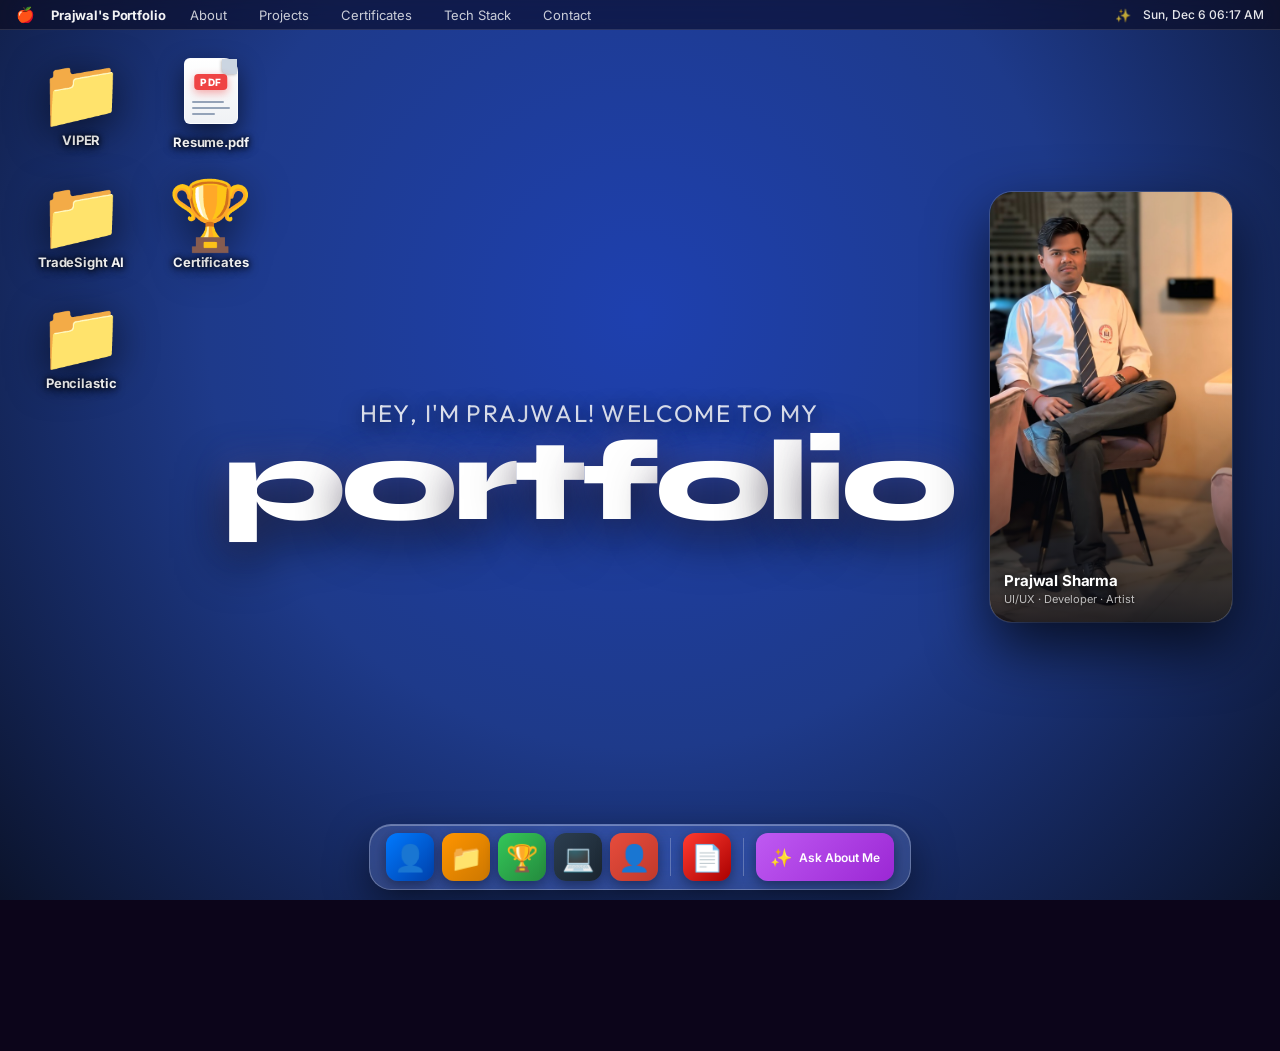
==== commit 14dd0da5: "Refactor: fully modularized project into dedicated CSS modules (css/*), JS section scripts (js/*), a" ====
--- a/index.html
+++ b/index.html
@@ -8,15 +8,16 @@
   <link rel="preconnect" href="https://fonts.googleapis.com"/>
   <link rel="preconnect" href="https://fonts.gstatic.com" crossorigin/>
   <link href="https://fonts.googleapis.com/css2?family=Fira+Code:wght@400;500;600&family=Inter:wght@300;400;500;600;700&family=Outfit:wght@400;500;600;700;800&family=Syne:wght@700;800&display=swap" rel="stylesheet"/>
+  <!-- MASTER MODULAR STYLESHEET (Imports css/base.css, css/desktop.css, css/windows.css, css/dock.css, css/askme.css, css/mobile.css) -->
   <link rel="stylesheet" href="style.css"/>
 </head>
 <body>
 
-<!-- DESKTOP -->
+<!-- DESKTOP CONTAINER -->
 <div id="desktop">
   <img id="wallpaper" src="macos_wallpaper.jpg" alt="wallpaper"/>
 
-  <!-- MENU BAR -->
+  <!-- TOP MENUBAR COMPONENT -->
   <div id="menubar">
     <div class="menubar-left">
       <span class="menubar-apple">🍎</span>
@@ -33,9 +34,9 @@
     </div>
   </div>
 
-  <!-- DESKTOP AREA -->
+  <!-- DESKTOP HERO & ICONS GRID -->
   <div id="desktop-area">
-    <!-- Welcome Big Text (Centered & Lowered) -->
+    <!-- Welcome Hero Title Text -->
     <div id="welcome-wrap">
       <div id="welcome-small"></div>
       <div id="welcome-large"></div>
@@ -50,7 +51,7 @@
       </div>
     </div>
 
-    <!-- Desktop Icons Grid (Left Sidebar — 2 Columns Layout) -->
+    <!-- Desktop Icons Grid (Left Sidebar — 2 Columns) -->
     <div class="desktop-icon-grid">
       <!-- Column 1 -->
       <div class="desktop-icon" onclick="openWindow('projects-window'); scrollToProj('viper-card')">
@@ -66,7 +67,7 @@
         <span class="desktop-icon-label">Pencilastic</span>
       </div>
 
-      <!-- Column 2 (Starts next to VIPER at top!) -->
+      <!-- Column 2 (Top next to VIPER) -->
       <div class="desktop-icon" onclick="document.querySelector('.res-btn').click()">
         <div class="doc-icon-graphic">
           <div class="doc-badge">PDF</div>
@@ -81,7 +82,7 @@
     </div>
   </div>
 
-  <!-- WINDOW 1: DEDICATED ABOUT ME WINDOW -->
+  <!-- COMPONENT 1: ABOUT ME WINDOW -->
   <div id="main-window" class="mac-window" style="display:none;" onclick="bringToFront('main-window')">
     <div class="mac-titlebar">
       <div class="tls">
@@ -93,7 +94,6 @@
     </div>
 
     <div class="win-scroll">
-      <!-- Profile Header -->
       <div class="win-hero">
         <img src="profile_portrait.jpg" alt="Prajwal Sharma" class="win-avatar"/>
         <div>
@@ -102,7 +102,6 @@
         </div>
       </div>
 
-      <!-- Badges -->
       <div class="badges-row">
         <span class="badge-pill hi">🟢 Open for Internships 2026</span>
         <span class="badge-pill lo">🎨 UI/UX Design</span>
@@ -112,13 +111,11 @@
         <span class="badge-pill lo">C++</span>
       </div>
 
-      <!-- Bio -->
       <p class="win-bio">
         B.Tech Computer Science & Engineering student at <b>BBS College of Engineering & Technology, Prayagraj</b> (affiliated with AKTU).
         I operate at the intersection of visual artistry and functional digital systems — blending graphite pencil portraiture precision with high-fidelity UI/UX design and Python development.
       </p>
 
-      <!-- Stats -->
       <div class="stats-row">
         <div class="stat-box"><div class="stat-num">3+</div><div class="stat-lbl">Featured Projects</div></div>
         <div class="stat-box"><div class="stat-num">8</div><div class="stat-lbl">Certifications</div></div>
@@ -126,7 +123,6 @@
         <div class="stat-box"><div class="stat-num">2026</div><div class="stat-lbl">Graduation</div></div>
       </div>
 
-      <!-- Experience & Achievements -->
       <div class="sec-title">Experience & Achievements</div>
       <div class="win-section">
         <div class="exp-card">
@@ -178,7 +174,6 @@
         </div>
       </div>
 
-      <!-- Resume Download Banner -->
       <div class="res-banner">
         <div class="res-text">
           <h3>Need Prajwal's Full Resume?</h3>
@@ -189,7 +184,7 @@
     </div>
   </div>
 
-  <!-- WINDOW 2: DEDICATED PROJECTS WINDOW -->
+  <!-- COMPONENT 2: PROJECTS WINDOW -->
   <div id="projects-window" class="mac-window" style="display:none;" onclick="bringToFront('projects-window')">
     <div class="mac-titlebar">
       <div class="tls">
@@ -201,7 +196,6 @@
     </div>
 
     <div class="win-scroll">
-      <!-- VIPER -->
       <div class="proj-card" id="viper-card">
         <div class="proj-head">
           <div class="proj-ico"><img src="viper_project.png" alt="VIPER"/></div>
@@ -223,7 +217,6 @@
         </div>
       </div>
 
-      <!-- TradeSight AI -->
       <div class="proj-card" id="tradesight-card">
         <div class="proj-head">
           <div class="proj-ico"><img src="tradesight_project.png" alt="TradeSight AI"/></div>
@@ -245,7 +238,6 @@
         </div>
       </div>
 
-      <!-- Pencilastic -->
       <div class="proj-card" id="pencilastic-card">
         <div class="proj-head">
           <div class="proj-ico"><img src="pencilastic_project.png" alt="Pencilastic"/></div>
@@ -269,7 +261,7 @@
     </div>
   </div>
 
-  <!-- WINDOW 3: DEDICATED CERTIFICATES WINDOW -->
+  <!-- COMPONENT 3: CERTIFICATES WINDOW -->
   <div id="certs-window" class="mac-window" style="display:none;" onclick="bringToFront('certs-window')">
     <div class="mac-titlebar">
       <div class="tls">
@@ -350,7 +342,7 @@
     </div>
   </div>
 
-  <!-- WINDOW 4: DEDICATED TECH STACK TERMINAL WINDOW -->
+  <!-- COMPONENT 4: TECH STACK TERMINAL WINDOW -->
   <div id="techstack-window" class="mac-window" style="display:none;" onclick="bringToFront('techstack-window')">
     <div class="mac-titlebar">
       <div class="tls">
@@ -392,7 +384,7 @@
     </div>
   </div>
 
-  <!-- WINDOW 5: DEDICATED CONTACT ME WINDOW -->
+  <!-- COMPONENT 5: CONTACT ME WINDOW -->
   <div id="contact-window" class="mac-window" style="display:none;" onclick="bringToFront('contact-window')">
     <div class="mac-titlebar">
       <div class="tls">
@@ -428,7 +420,7 @@
     </div>
   </div>
 
-  <!-- DOCK BAR -->
+  <!-- COMPONENT 6: MAC DOCK BAR -->
   <div id="dock">
     <div class="dock-item" onclick="openWindow('main-window')">
       <div class="dock-icon" style="background:linear-gradient(135deg,#007aff,#0040aa)">👤</div>
@@ -467,10 +459,9 @@
 
 </div><!-- /desktop -->
 
-<!-- ASK ABOUT ME CHAT MODAL -->
-<div id="askme-overlay" onclick="closeAskMe()" style="display:none;position:fixed;inset:0;background:rgba(0,0,0,0.6);z-index:999990;backdrop-filter:blur(5px);"></div>
-<div id="askme-panel" style="display:none;position:fixed;top:50%;left:50%;transform:translate(-50%,-50%) scale(0.95);width:min(580px,94vw);max-height:78vh;background:rgba(20,20,28,0.98);border:1px solid rgba(191,90,242,0.35);border-radius:18px;box-shadow:0 32px 90px rgba(0,0,0,0.9);z-index:999995;display:none;flex-direction:column;overflow:hidden;transition:transform 0.22s cubic-bezier(0.34,1.3,0.64,1),opacity 0.2s;opacity:0;">
-  <!-- Titlebar -->
+<!-- COMPONENT 7: ASK ABOUT ME CHAT MODAL -->
+<div id="askme-overlay" onclick="closeAskMe()"></div>
+<div id="askme-panel">
   <div style="height:46px;background:rgba(32,32,44,0.99);border-bottom:1px solid rgba(255,255,255,0.08);display:flex;align-items:center;padding:0 16px;gap:8px;flex-shrink:0;border-radius:18px 18px 0 0;user-select:none;position:relative;">
     <div style="width:12px;height:12px;border-radius:50%;background:#FF5F57;cursor:pointer;" onclick="closeAskMe()"></div>
     <div style="width:12px;height:12px;border-radius:50%;background:#FEBC2E;"></div>
@@ -481,11 +472,8 @@
       <span style="font-size:10px;font-weight:600;padding:1px 6px;border-radius:10px;background:rgba(191,90,242,0.2);color:#c8a0ff;border:1px solid rgba(191,90,242,0.4)">AI Assistant</span>
     </div>
   </div>
-  <!-- Messages -->
   <div id="chat-msgs" style="flex:1;overflow-y:auto;padding:20px 20px 10px;display:flex;flex-direction:column;gap:12px;scrollbar-width:thin;scrollbar-color:rgba(255,255,255,0.15) transparent;"></div>
-  <!-- Suggestions -->
   <div id="chat-suggestions" style="padding:0 20px 12px;display:flex;flex-wrap:wrap;gap:6px;"></div>
-  <!-- Input -->
   <div style="padding:12px 16px;border-top:1px solid rgba(255,255,255,0.08);display:flex;gap:10px;align-items:center;flex-shrink:0;">
     <input id="chat-input" type="text" placeholder="Ask about Prajwal..." autocomplete="off"
       style="flex:1;background:rgba(255,255,255,0.06);border:1px solid rgba(255,255,255,0.12);border-radius:10px;padding:10px 14px;font-size:13px;color:#fff;font-family:inherit;outline:none;transition:border-color 0.15s;"
@@ -496,22 +484,20 @@
   </div>
 </div>
 
-<!-- CERT MODAL -->
+<!-- CERTIFICATE PREVIEW MODAL -->
 <div id="cert-modal" onclick="closeCert()">
   <span id="cert-close" onclick="closeCert()">×</span>
   <img id="cert-modal-img" src="" alt="Certificate"/>
 </div>
 
-<!-- MOBILE VIEW -->
+<!-- COMPONENT 8: MOBILE VIEW CONTAINER -->
 <div id="mobile-view">
-  <!-- Fixed Top Header -->
   <div class="mob-header">
     <span class="mob-brand">Prajwal's Portfolio</span>
     <button class="mob-ai-btn" onclick="openAskMe()">✨ Ask AI</button>
   </div>
 
   <div class="mob-inner">
-    <!-- Hero Profile Card -->
     <div class="mob-hero-card" id="mob-about">
       <div style="display:flex;align-items:center;gap:14px;margin-bottom:16px;">
         <img src="profile_portrait.jpg" alt="Prajwal" style="width:68px;height:68px;border-radius:50%;object-fit:cover;border:2px solid rgba(255,255,255,0.25);box-shadow:0 6px 18px rgba(0,0,0,0.5);"/>
@@ -535,7 +521,6 @@
       </div>
     </div>
 
-    <!-- Featured Projects Section -->
     <div class="sec-title" id="mob-projects" style="margin:24px 0 12px;">Featured Projects</div>
     
     <div class="proj-card">
@@ -583,7 +568,6 @@
       </div>
     </div>
 
-    <!-- Certifications Section -->
     <div class="sec-title" id="mob-certs" style="margin:28px 0 12px;">Certifications (8 Total)</div>
     <div class="certs-grid" style="grid-template-columns: repeat(2, 1fr); gap: 10px;">
       <div class="cert-card" onclick="openCert('cert_tata.png')">
@@ -620,7 +604,6 @@
       </div>
     </div>
 
-    <!-- Tech Stack Section -->
     <div class="sec-title" id="mob-tech" style="margin:28px 0 12px;">Tech Stack</div>
     <div style="background:rgba(20,20,28,0.9);border:1px solid rgba(255,255,255,0.12);border-radius:14px;padding:16px;font-family:'Fira Code',monospace;font-size:12px;">
       <div style="color:#28C840;margin-bottom:10px;font-weight:600;">@Prajwal % show tech stack</div>
@@ -630,7 +613,6 @@
       <div><span style="color:#28C840;">✓</span> <b>Specialization:</b> Graphite Portraiture, Glassmorphism</div>
     </div>
 
-    <!-- Contact Me Section -->
     <div class="sec-title" id="mob-contact" style="margin:28px 0 12px;">Contact Me</div>
     <div class="contact-grid" style="grid-template-columns: repeat(2, 1fr); gap: 10px; margin-bottom: 24px;">
       <a href="https://github.com/PrajwalSharma08" target="_blank" class="contact-tile tile-github">
@@ -651,11 +633,9 @@
       </a>
     </div>
 
-    <!-- Download Resume Banner -->
     <a href="Prajwal_Sharma_Resume.pdf" download class="res-btn" style="display:block;text-align:center;padding:14px 20px;font-size:13px;">📄 Download Resume PDF</a>
   </div>
 
-  <!-- Fixed Bottom App Navigation Bar -->
   <div class="mob-bottom-nav">
     <a href="#mob-about" class="mob-nav-item">
       <span class="mob-nav-icon">👤</span>
@@ -684,8 +664,13 @@
   </div>
 </div>
 
-<!-- EXTERNAL JS MODULES -->
+<!-- MODULAR JS ARCHITECTURE (Imports dedicated section modules) -->
+<script src="js/clock.js"></script>
+<script src="js/hover.js"></script>
+<script src="js/windows.js"></script>
+<script src="js/draggable.js"></script>
+<script src="js/cert-modal.js"></script>
+<script src="js/askme-ui.js"></script>
 <script src="ask-me.js?v=5"></script>
-<script src="script.js"></script>
 </body>
 </html>
